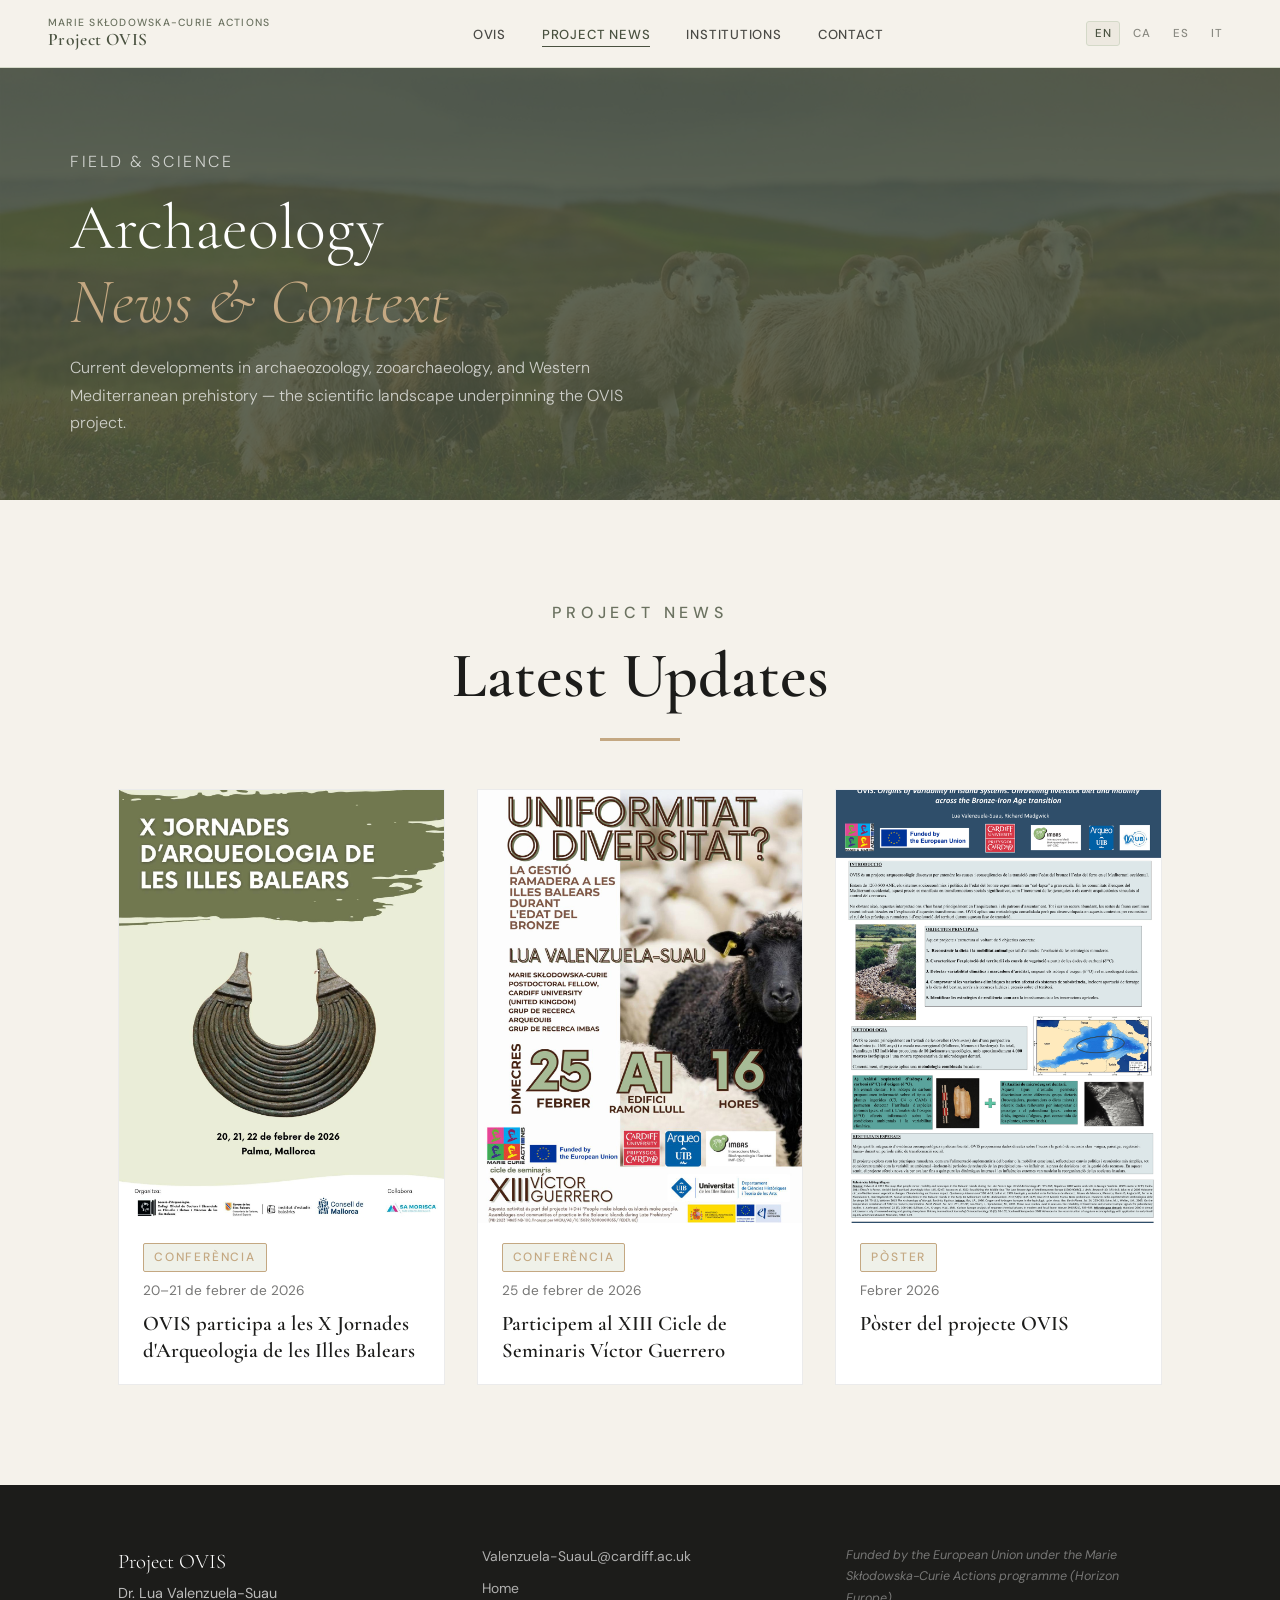
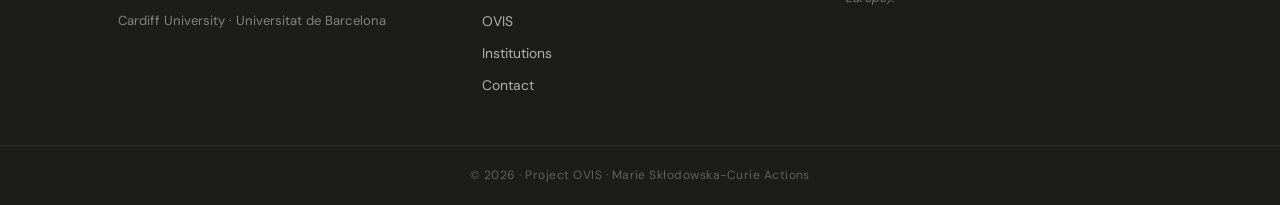
==== arqueo.html @ e6507a3b "accessibility: wrap page content in main landmark" ====
<!DOCTYPE html>
<html lang="en">
<head>
    <meta charset="UTF-8">
    <meta name="viewport" content="width=device-width, initial-scale=1.0">
    <title>Archaeology News — OVIS Project</title>
    <link rel="preconnect" href="https://fonts.googleapis.com">
    <link rel="preconnect" href="https://fonts.gstatic.com" crossorigin>
    <link href="https://fonts.googleapis.com/css2?family=Cormorant+Garamond:ital,wght@0,300;0,400;0,600;1,300;1,400&family=DM+Sans:wght@300;400;500&display=swap"
          rel="stylesheet">
    <link rel="stylesheet" href="style.css">
    <style>
        .news-grid-thumbs {
            display: grid;
            grid-template-columns:repeat(auto-fit, minmax(280px, 1fr));
            gap: 32px;
            margin-top: 32px
        }

        .news-thumb-card {
            cursor: pointer;
            background: #fff;
            border: 1px solid rgba(0, 0, 0, 0.08);
            overflow: hidden;
            transition: transform 0.3s, box-shadow 0.3s;
            display: flex;
            flex-direction: column
        }

        .news-thumb-card:hover {
            transform: translateY(-4px);
            box-shadow: 0 12px 32px rgba(0, 0, 0, 0.12)
        }

        .news-thumb-img {
            width: 100%;
            aspect-ratio: 3/4;
            object-fit: cover;
            display: block;
            background: #000
        }

        .news-thumb-body {
            padding: 20px 24px
        }

        .news-thumb-body .news-tag {
            display: inline-block;
            font-size: 0.75rem;
            letter-spacing: 0.15em;
            text-transform: uppercase;
            background: rgba(122, 138, 79, 0.12);
            color: var(--accent-light, #7a8a4f);
            padding: 4px 10px;
            margin-bottom: 8px
        }

        .news-thumb-body time {
            display: block;
            font-size: 0.85rem;
            opacity: 0.6;
            margin-bottom: 8px
        }

        .news-thumb-body h3 {
            font-family: 'Cormorant Garamond', serif;
            font-size: 1.3rem;
            font-weight: 600;
            line-height: 1.3;
            margin: 0
        }

        .news-detail {
            display: none;
            background: #fff;
            border: 1px solid rgba(0, 0, 0, 0.08);
            margin-top: 32px;
            padding: 48px;
            position: relative
        }

        .news-detail.open {
            display: block
        }

        .news-detail-close {
            position: absolute;
            top: 16px;
            right: 16px;
            background: none;
            border: none;
            font-size: 2rem;
            cursor: pointer;
            line-height: 1;
            opacity: 0.5;
            transition: opacity 0.2s
        }

        .news-detail-close:hover {
            opacity: 1
        }

        .news-detail h2 {
            font-family: 'Cormorant Garamond', serif;
            font-size: 2rem;
            margin: 8px 0 24px
        }

        .news-detail-img {
            max-width: 500px;
            width: 100%;
            height: auto;
            display: block;
            margin: 0 auto 32px
        }
    </style>
</head>
<body>

<!-- NAVBAR -->
<nav class="navbar">
    <div class="nav-brand">
        <span class="nav-label">Marie Skłodowska-Curie Actions</span>
        <a href="index.html" class="nav-title">Project OVIS</a>
    </div>
    <ul class="nav-links">
        <li><a href="ovis.html">OVIS</a></li>
        <li><a href="arqueo.html" class="active">Project News</a></li>
        <li><a href="institutions.html">Institutions</a></li>
        <li><a href="contact.html">Contact</a></li>
    </ul>
    <div class="lang-switcher">
        <button class="lang-btn active" data-lang="en">EN</button>
        <button class="lang-btn" data-lang="ca">CA</button>
        <button class="lang-btn" data-lang="es">ES</button>
        <button class="lang-btn" data-lang="it">IT</button>
    </div>
    <button class="hamburger" id="hamburger" aria-label="Menu" aria-expanded="false" aria-controls="mobileMenu">
        <span></span><span></span><span></span>
    </button>
</nav>

<div class="mobile-menu" id="mobileMenu">
    <ul>
        <li><a href="ovis.html">OVIS</a></li>
        <li><a href="arqueo.html">Project News</a></li>
        <li><a href="institutions.html">Institutions</a></li>
        <li><a href="contact.html">Contact</a></li>
    </ul>
</div>

<main>

    <!-- PAGE HERO -->
    <div class="page-hero">
        <div class="page-hero-inner">
            <p class="page-hero-eyebrow">Field &amp; Science</p>
            <h1>Archaeology<br><em style="font-style:italic;color:var(--accent-light)">News &amp; Context</em></h1>
            <p>Current developments in archaeozoology, zooarchaeology, and Western Mediterranean prehistory — the
                scientific landscape underpinning the OVIS project.</p>
        </div>
    </div>

    <!-- MAIN CONTENT -->
    <section class="subpage-section">

        <div class="section-header" style="text-align:center;margin-bottom:48px">
            <p class="section-eyebrow" style="font-size:1rem;letter-spacing:0.3em;font-weight:500">PROJECT NEWS</p>
            <h2 class="section-title" style="font-size:clamp(2.5rem,5vw,4rem);font-weight:600;margin-top:12px">Latest
                Updates</h2>
            <div style="width:80px;height:3px;background:var(--accent-light,#7a8a4f);margin:24px auto 0"></div>
        </div>

        <!-- THUMBNAILS GRID -->
        <div class="news-grid-thumbs">

            <div class="news-thumb-card" data-news="1">
                <img src="img/poster1.jpg" alt="Cartell X Jornades d'Arqueologia" class="news-thumb-img">
                <div class="news-thumb-body">
                    <span class="news-tag">Conferència</span>
                    <time>20–21 de febrer de 2026</time>
                    <h3>OVIS participa a les X Jornades d'Arqueologia de les Illes Balears</h3>
                </div>
            </div>

            <div class="news-thumb-card" data-news="2">
                <img src="img/poster3.jpeg" alt="Cartell XIII Cicle Víctor Guerrero" class="news-thumb-img"
                     loading="lazy">
                <div class="news-thumb-body">
                    <span class="news-tag">Conferència</span>
                    <time>25 de febrer de 2026</time>
                    <h3>Participem al XIII Cicle de Seminaris Víctor Guerrero</h3>
                </div>
            </div>

            <div class="news-thumb-card" data-news="3">
                <img src="img/poster2.jpg" alt="Pòster del projecte OVIS" class="news-thumb-img" loading="lazy">
                <div class="news-thumb-body">
                    <span class="news-tag">Pòster</span>
                    <time>Febrer 2026</time>
                    <h3>Pòster del projecte OVIS</h3>
                </div>
            </div>

        </div>

        <!-- DETAIL PANELS -->
        <div class="news-detail" id="news-1">
            <button class="news-detail-close" aria-label="Tancar">×</button>
            <img src="img/poster1.jpg" alt="Cartell X Jornades d'Arqueologia" class="news-detail-img" loading="lazy">
            <span class="news-tag">Conferència</span>
            <time>20–21 de febrer de 2026</time>
            <h2>OVIS participa a les X Jornades d'Arqueologia de les Illes Balears</h2>
            <p>El passat mes de febrer varen tenir lloc a Palma (Mallorca, Illes Balears, Espanya) les X Jornades
                d'Arqueologia de les Illes Balears, organitzades per la Secció d'Arqueologia del Col·legi d'Historiadors
                de Balears.</p>
            <p>En el marc de les jornades, es va presentar el projecte OVIS davant la comunitat arqueològica que
                treballa a les Illes Balears mitjançant el pòster titulat "OVIS: Origins of Variability in Island
                Systems. Unraveling livestock diet and mobility across the Bronze-Iron Age transition". La presentació
                va anar a càrrec de la research fellow Dra. Lua Valenzuela-Suau i del supervisor del projecte, Prof.
                Richard Madgwick. Durant la sessió, es varen poder exposar els principals objectius del projecte, la
                metodologia seleccionada i els resultats esperats.</p>
            <p>Igualment, es varen presentar diversos estudis arqueozoològics previs que constitueixen el punt de
                partida de la recerca desenvolupada dins el projecte OVIS. Concretament, es varen donar a conèixer els
                treballs "Explotació ramadera i gestió de l'entorn al poblat de navetes de Clariana (Ciutadella,
                Menorca): integració de dades faunístiques, isotòpiques i de microdesgast dentari" (Dra. Lua
                Valenzuela-Suau i Dr. Damià Ramis) i "Animals i ritualitat a la cova núm. 45 de Calescoves (Alaior,
                Menorca)" (Dra. Lua Valenzuela-Suau, Dra. Sonia Carbonell i Dra. Margalida Antònia Coll).</p>
            <p>La participació en aquestes jornades ha representat una excel·lent oportunitat per compartir els primers
                plantejaments del projecte OVIS i establir espais de debat amb investigadors i investigadores
                especialitzats en la prehistòria balear.</p>
        </div>

        <div class="news-detail" id="news-2">
            <button class="news-detail-close" aria-label="Tancar">×</button>
            <img src="img/poster3.jpeg" alt="Cartell XIII Cicle Víctor Guerrero" class="news-detail-img" loading="lazy">
            <span class="news-tag">Conferència</span>
            <time>25 de febrer de 2026</time>
            <h2>Participem al XIII Cicle de Seminaris Víctor Guerrero de la Universitat de les Illes Balears</h2>
            <p>El passat mes de febrer vam tenir l'oportunitat de participar en el "XIII Cicle de Seminaris Víctor
                Guerrero", organitzat pel Departament de Ciències Històriques i Teoria de les Arts de la Universitat de
                les Illes Balears.</p>
            <p>La conferència, titulada "Uniformitat o diversitat? La gestió ramadera a les Illes Balears durant l'Edat
                del Bronze", va servir per presentar un estat de la qüestió sobre els coneixements actuals relacionats
                amb la gestió ramadera durant aquest període prehistòric. La ponència va posar especial atenció a les
                dades obtingudes mitjançant la zooarqueologia, els isòtops estables i els estudis de microdesgast
                dentari, eines clau per entendre l'alimentació, la mobilitat i les estratègies de maneig dels
                ramats.</p>
            <p>Aquesta recerca constitueix el punt de partida del projecte OVIS, centrat en l'estudi de les pràctiques
                ramaderes i les dinàmiques socioeconòmiques de les comunitats de les Illes Balears durant la prehistòria
                recent.</p>
            <p>Volem agrair a l'organització la invitació i l'oportunitat de compartir i debatre aquestes línies de
                recerca en el marc del seminari.</p>
        </div>

        <div class="news-detail" id="news-3">
            <button class="news-detail-close" aria-label="Tancar">×</button>
            <img src="img/poster2.jpg" alt="Pòster del projecte OVIS" class="news-detail-img" style="max-width:800px"
                 loading="lazy">
            <span class="news-tag">Pòster</span>
            <time>Febrer 2026</time>
            <h2>Pòster del projecte OVIS</h2>
            <p>Pòster científic del projecte OVIS — "Origins of Variability in Island Systems. Unraveling livestock diet
                and mobility across the Bronze-Iron Age transition" — presentat a les X Jornades d'Arqueologia de les
                Illes Balears.</p>
        </div>

    </section>
</main>

<!-- FOOTER -->
<footer class="footer">
    <div class="footer-inner">
        <div class="footer-brand">
            <p class="footer-project">Project OVIS</p>
            <p class="footer-name">Dr. Lua Valenzuela-Suau</p>
            <p class="footer-inst">Cardiff University · Universitat de Barcelona</p>
        </div>
        <div class="footer-links">
            <a href="mailto:Valenzuela-SuauL@cardiff.ac.uk">Valenzuela-SuauL@cardiff.ac.uk</a>
            <a href="index.html">Home</a>
            <a href="ovis.html">OVIS</a>
            <a href="institutions.html">Institutions</a>
            <a href="contact.html">Contact</a>
        </div>
        <div class="footer-eu">
            <p>Funded by the European Union under the Marie Skłodowska-Curie Actions programme (Horizon Europe).</p>
        </div>
    </div>
    <div class="footer-bottom">
        <p>© 2026 · Project OVIS · Marie Skłodowska-Curie Actions</p>
    </div>
</footer>

<script src="script.js"></script>
<script>
    (function () {
        document.querySelectorAll('.news-thumb-card').forEach(card => {
            card.addEventListener('click', () => {
                const id = card.dataset.news;
                const detail = document.getElementById('news-' + id);
                document.querySelectorAll('.news-detail').forEach(d => {
                    if (d !== detail) d.classList.remove('open');
                });
                detail.classList.toggle('open');
                if (detail.classList.contains('open')) {
                    detail.scrollIntoView({behavior: 'smooth', block: 'start'});
                }
            });
        });
        document.querySelectorAll('.news-detail-close').forEach(btn => {
            btn.addEventListener('click', () => {
                btn.closest('.news-detail').classList.remove('open');
            });
        });
    })();
</script>
</body>
</html>
---- style.css ----
/* =========================================================
   CSS VARIABLES
========================================================= */
:root {
    --olive:       #4a5240;
    --olive-light: #6b7260;
    --olive-pale:  #d4d9c8;
    --cream:       #f5f2eb;
    --cream-dark:  #ede9e0;
    --white:       #ffffff;
    --ink:         #1c1c1a;
    --ink-soft:    #4a4a46;
    --ink-muted:   #8a8a82;
    --accent:      #8b7355;
    --accent-light:#c4a882;

    --font-serif: 'Cormorant Garamond', Georgia, serif;
    --font-sans:  'DM Sans', system-ui, sans-serif;

    --nav-h: 68px;
    --section-pad: 100px;
    --inner-max: 1140px;

    --ease: cubic-bezier(0.4, 0, 0.2, 1);
}

/* =========================================================
   RESET & BASE
========================================================= */
*, *::before, *::after { margin: 0; padding: 0; box-sizing: border-box; }

html { scroll-behavior: smooth; font-size: 16px; }

body {
    font-family: var(--font-sans);
    background: var(--cream);
    color: var(--ink);
    padding-top: var(--nav-h);
    line-height: 1.6;
    -webkit-font-smoothing: antialiased;
}

a { color: inherit; text-decoration: none; }
img { display: block; max-width: 100%; }

/* =========================================================
   NAVBAR
========================================================= */
.navbar {
    position: fixed;
    top: 0; left: 0; right: 0;
    height: var(--nav-h);
    background: rgba(245, 242, 235, 0.96);
    backdrop-filter: blur(12px);
    -webkit-backdrop-filter: blur(12px);
    border-bottom: 1px solid var(--olive-pale);
    display: flex;
    align-items: center;
    justify-content: space-between;
    padding: 0 48px;
    z-index: 1000;
    transition: box-shadow 0.3s var(--ease);
}

.navbar.scrolled {
    box-shadow: 0 4px 24px rgba(74, 82, 64, 0.08);
}

.nav-brand {
    display: flex;
    flex-direction: column;
    line-height: 1.2;
}

.nav-label {
    font-size: 0.65rem;
    font-weight: 500;
    letter-spacing: 0.12em;
    text-transform: uppercase;
    color: var(--olive-light);
}

.nav-title {
    font-family: var(--font-serif);
    font-size: 1.1rem;
    font-weight: 600;
    color: var(--olive);
    letter-spacing: 0.02em;
}

.nav-links {
    display: flex;
    list-style: none;
    gap: 36px;
}

.nav-links a {
    font-size: 0.82rem;
    font-weight: 500;
    letter-spacing: 0.06em;
    text-transform: uppercase;
    color: var(--ink-soft);
    transition: color 0.2s;
    position: relative;
    padding-bottom: 2px;
}

.nav-links a::after {
    content: '';
    position: absolute;
    bottom: -2px; left: 0;
    width: 0; height: 1px;
    background: var(--olive);
    transition: width 0.3s var(--ease);
}

.nav-links a:hover { color: var(--olive); }
.nav-links a:hover::after { width: 100%; }

/* LANG SWITCHER */
.lang-switcher {
    display: flex;
    gap: 4px;
}

.lang-btn {
    background: none;
    border: 1px solid transparent;
    padding: 4px 8px;
    font-family: var(--font-sans);
    font-size: 0.72rem;
    font-weight: 500;
    letter-spacing: 0.08em;
    color: var(--ink-muted);
    cursor: pointer;
    border-radius: 3px;
    transition: all 0.2s;
}

.lang-btn:hover, .lang-btn.active {
    color: var(--olive);
    border-color: var(--olive-pale);
    background: var(--cream-dark);
}

/* HAMBURGER */
.hamburger {
    display: none;
    flex-direction: column;
    gap: 5px;
    background: none;
    border: none;
    cursor: pointer;
    padding: 4px;
}

.hamburger span {
    display: block;
    width: 22px;
    height: 1.5px;
    background: var(--ink);
    transition: all 0.3s var(--ease);
}

/* MOBILE MENU */
.mobile-menu {
    display: none;
    position: fixed;
    top: var(--nav-h);
    left: 0; right: 0;
    background: var(--cream);
    border-bottom: 1px solid var(--olive-pale);
    padding: 24px 32px 32px;
    z-index: 999;
    transform: translateY(-10px);
    opacity: 0;
    transition: all 0.3s var(--ease);
}

.mobile-menu.open {
    transform: translateY(0);
    opacity: 1;
}

.mobile-menu ul { list-style: none; }

.mobile-menu ul li + li { margin-top: 4px; }

.mobile-menu ul a {
    display: block;
    font-size: 1.2rem;
    font-family: var(--font-serif);
    color: var(--ink);
    padding: 8px 0;
    border-bottom: 1px solid var(--olive-pale);
}

.mobile-lang { margin-top: 20px; }

/* =========================================================
   HERO
========================================================= */
.hero {
    position: relative;
    min-height: calc(100vh - var(--nav-h));
    display: flex;
    align-items: center;
    overflow: hidden;
}

.hero-bg {
    position: absolute;
    inset: 0;
    background-image: url('img/portada.jpg');
    background-size: cover;
    background-position: center 30%;
    transform: scale(1.04);
    transition: transform 8s ease-out;
}

.hero-bg.loaded { transform: scale(1); }

.hero-overlay {
    position: absolute;
    inset: 0;
    background: linear-gradient(
        135deg,
        rgba(28, 28, 26, 0.68) 0%,
        rgba(74, 82, 64, 0.45) 60%,
        rgba(74, 82, 64, 0.25) 100%
    );
}

.hero-content {
    position: relative;
    z-index: 2;
    max-width: var(--inner-max);
    margin: 0 auto;
    padding: 80px 48px;
    animation: heroFadeIn 1.2s var(--ease) both;
}

@keyframes heroFadeIn {
    from { opacity: 0; transform: translateY(24px); }
    to   { opacity: 1; transform: translateY(0); }
}

.hero-eyebrow {
    font-size: 0.72rem;
    font-weight: 500;
    letter-spacing: 0.16em;
    text-transform: uppercase;
    color: var(--accent-light);
    margin-bottom: 20px;
}

.hero-title {
    font-family: var(--font-serif);
    font-size: clamp(2.8rem, 6vw, 5.5rem);
    font-weight: 300;
    color: var(--white);
    line-height: 1.1;
    margin-bottom: 24px;
    letter-spacing: -0.01em;
}

.hero-title em {
    font-style: italic;
    color: var(--accent-light);
}

.hero-subtitle {
    font-size: clamp(0.95rem, 1.5vw, 1.1rem);
    color: rgba(255,255,255,0.8);
    max-width: 560px;
    line-height: 1.7;
    margin-bottom: 36px;
    font-weight: 300;
}

.hero-meta {
    display: flex;
    align-items: center;
    gap: 12px;
    font-size: 0.82rem;
    color: rgba(255,255,255,0.6);
    letter-spacing: 0.04em;
}

.hero-meta .dot { opacity: 0.4; }

.hero-scroll {
    position: absolute;
    bottom: 36px;
    right: 48px;
    display: flex;
    align-items: center;
    gap: 12px;
    color: rgba(255,255,255,0.5);
    font-size: 0.72rem;
    letter-spacing: 0.12em;
    text-transform: uppercase;
    z-index: 2;
}

.scroll-line {
    width: 40px;
    height: 1px;
    background: rgba(255,255,255,0.3);
    position: relative;
    overflow: hidden;
}

.scroll-line::after {
    content: '';
    position: absolute;
    left: -100%; top: 0;
    width: 100%; height: 100%;
    background: rgba(255,255,255,0.7);
    animation: scrollPulse 2s ease-in-out infinite;
}

@keyframes scrollPulse {
    0%   { left: -100%; }
    100% { left: 100%; }
}

/* =========================================================
   INTRO STRIP
========================================================= */
.intro-strip {
    background: var(--olive);
    padding: 40px 48px;
}

.intro-grid {
    max-width: var(--inner-max);
    margin: 0 auto;
    display: flex;
    align-items: center;
    justify-content: center;
    gap: 0;
}

.intro-stat {
    display: flex;
    flex-direction: column;
    align-items: center;
    padding: 0 60px;
}

.stat-number {
    font-family: var(--font-serif);
    font-size: 2.8rem;
    font-weight: 300;
    color: var(--white);
    line-height: 1;
    margin-bottom: 6px;
}

.stat-label {
    font-size: 0.72rem;
    font-weight: 400;
    letter-spacing: 0.08em;
    text-transform: uppercase;
    color: var(--olive-pale);
    text-align: center;
}

.intro-divider {
    width: 1px;
    height: 48px;
    background: rgba(255,255,255,0.15);
    flex-shrink: 0;
}

/* =========================================================
   SECTIONS
========================================================= */
.section {
    padding: var(--section-pad) 48px;
}

.section--alt {
    background: var(--cream-dark);
}

.section-inner {
    max-width: var(--inner-max);
    margin: 0 auto;
}

.section-header {
    margin-bottom: 56px;
}

.section-eyebrow {
    font-size: 0.72rem;
    font-weight: 500;
    letter-spacing: 0.16em;
    text-transform: uppercase;
    color: var(--olive-light);
    margin-bottom: 12px;
}

.section-title {
    font-family: var(--font-serif);
    font-size: clamp(2rem, 3.5vw, 2.8rem);
    font-weight: 300;
    color: var(--ink);
    line-height: 1.2;
}

.section-desc {
    margin-top: 12px;
    color: var(--ink-soft);
    max-width: 560px;
    font-size: 0.95rem;
}

/* =========================================================
   NEWS GRID
========================================================= */
.news-grid {
    display: grid;
    grid-template-columns: 1.6fr 1fr 1fr;
    grid-template-rows: auto auto;
    gap: 24px;
}

.news-card {
    background: var(--white);
    border-radius: 4px;
    overflow: hidden;
    display: flex;
    flex-direction: column;
    transition: transform 0.3s var(--ease), box-shadow 0.3s var(--ease);
    border: 1px solid var(--olive-pale);
}

.news-card:hover {
    transform: translateY(-4px);
    box-shadow: 0 16px 40px rgba(74, 82, 64, 0.12);
}

.news-card--featured {
    grid-row: 1 / 3;
}

.news-card-img {
    width: 100%;
    background-size: cover;
    background-position: center;
    background-color: var(--olive-pale);
}

.news-card--featured .news-card-img { height: 280px; }
.news-card:not(.news-card--featured) .news-card-img { height: 140px; }

.news-card-body {
    padding: 24px;
    display: flex;
    flex-direction: column;
    flex: 1;
}

.news-tag {
    display: inline-block;
    font-size: 0.65rem;
    font-weight: 500;
    letter-spacing: 0.12em;
    text-transform: uppercase;
    color: var(--accent);
    border: 1px solid var(--accent-light);
    border-radius: 2px;
    padding: 3px 8px;
    margin-bottom: 8px;
    align-self: flex-start;
}

.news-card-body time {
    font-size: 0.75rem;
    color: var(--ink-muted);
    margin-bottom: 10px;
    display: block;
}

.news-card-body h3 {
    font-family: var(--font-serif);
    font-size: 1.15rem;
    font-weight: 400;
    line-height: 1.35;
    color: var(--ink);
    margin-bottom: 12px;
    flex: 1;
}

.news-card--featured .news-card-body h3 {
    font-size: 1.5rem;
}

.news-card-body p {
    font-size: 0.87rem;
    color: var(--ink-soft);
    line-height: 1.65;
    margin-bottom: 16px;
}

.card-link {
    font-size: 0.78rem;
    font-weight: 500;
    letter-spacing: 0.04em;
    color: var(--olive);
    align-self: flex-start;
    margin-top: auto;
    transition: color 0.2s;
}

.card-link:hover { color: var(--accent); }

/* =========================================================
   PROJECT
========================================================= */
.project-layout {
    display: grid;
    grid-template-columns: 1fr 320px;
    gap: 80px;
    align-items: start;
}

.project-question {
    font-family: var(--font-serif);
    font-size: 1.3rem;
    font-weight: 400;
    font-style: italic;
    color: var(--olive);
    margin-bottom: 12px;
    margin-top: 36px;
}

.project-question:first-child { margin-top: 0; }

.project-text p {
    font-size: 0.97rem;
    color: var(--ink-soft);
    line-height: 1.8;
}

.project-info-card {
    background: var(--white);
    border: 1px solid var(--olive-pale);
    border-radius: 4px;
    padding: 28px;
}

.info-label {
    font-size: 0.65rem;
    font-weight: 500;
    letter-spacing: 0.12em;
    text-transform: uppercase;
    color: var(--ink-muted);
    margin-top: 20px;
    margin-bottom: 4px;
}

.info-label:first-child { margin-top: 0; }

.info-value {
    font-size: 0.9rem;
    color: var(--ink);
    font-weight: 400;
    line-height: 1.4;
}

.eu-badge {
    margin-top: 16px;
    padding: 12px 16px;
    background: rgba(74, 82, 64, 0.06);
    border-radius: 4px;
    border-left: 3px solid var(--olive);
}

.eu-badge span {
    font-size: 0.78rem;
    color: var(--ink-soft);
    font-style: italic;
}

/* =========================================================
   BIBLIOGRAPHY
========================================================= */
.bib-filters {
    display: flex;
    gap: 8px;
    margin-bottom: 36px;
    flex-wrap: wrap;
}

.bib-filter {
    background: none;
    border: 1px solid var(--olive-pale);
    padding: 7px 16px;
    font-family: var(--font-sans);
    font-size: 0.78rem;
    font-weight: 500;
    letter-spacing: 0.04em;
    color: var(--ink-soft);
    cursor: pointer;
    border-radius: 2px;
    transition: all 0.2s;
}

.bib-filter:hover, .bib-filter.active {
    background: var(--olive);
    border-color: var(--olive);
    color: var(--white);
}

.bib-list {
    display: flex;
    flex-direction: column;
    gap: 0;
}

.bib-entry {
    display: grid;
    grid-template-columns: 64px 1fr;
    gap: 24px;
    padding: 24px 0;
    border-bottom: 1px solid var(--olive-pale);
    transition: opacity 0.3s var(--ease);
}

.bib-entry.hidden {
    display: none;
}

.bib-year {
    font-family: var(--font-serif);
    font-size: 1.1rem;
    color: var(--ink-muted);
    font-weight: 300;
    padding-top: 2px;
}

.bib-authors {
    font-size: 0.87rem;
    color: var(--ink-soft);
    margin-bottom: 4px;
}

.bib-title {
    font-size: 0.95rem;
    color: var(--ink);
    margin-bottom: 4px;
    line-height: 1.45;
}

.bib-journal {
    font-size: 0.83rem;
    color: var(--ink-muted);
    margin-bottom: 8px;
}

.bib-link {
    font-size: 0.78rem;
    font-weight: 500;
    color: var(--olive);
    letter-spacing: 0.04em;
    transition: color 0.2s;
}

.bib-link:hover { color: var(--accent); }

/* =========================================================
   DISCUSSION
========================================================= */
.threads {
    display: flex;
    flex-direction: column;
    gap: 24px;
    margin-bottom: 48px;
}

.thread {
    background: var(--white);
    border: 1px solid var(--olive-pale);
    border-radius: 4px;
    overflow: hidden;
}

.thread-header {
    display: flex;
    align-items: center;
    justify-content: space-between;
    padding: 20px 28px;
    border-bottom: 1px solid var(--olive-pale);
    background: rgba(74, 82, 64, 0.03);
}

.thread-title {
    font-family: var(--font-serif);
    font-size: 1.1rem;
    font-weight: 400;
    color: var(--ink);
}

.thread-count {
    font-size: 0.75rem;
    color: var(--ink-muted);
    letter-spacing: 0.04em;
}

.thread-messages {
    padding: 24px 28px;
    display: flex;
    flex-direction: column;
    gap: 20px;
}

.message {
    display: flex;
    gap: 16px;
    align-items: flex-start;
}

.message-avatar {
    width: 36px;
    height: 36px;
    border-radius: 50%;
    background: var(--olive);
    color: var(--white);
    font-size: 0.72rem;
    font-weight: 500;
    letter-spacing: 0.04em;
    display: flex;
    align-items: center;
    justify-content: center;
    flex-shrink: 0;
}

.message-meta {
    display: flex;
    align-items: center;
    gap: 10px;
    margin-bottom: 6px;
}

.message-meta strong {
    font-size: 0.87rem;
    font-weight: 500;
    color: var(--ink);
}

.message-meta time {
    font-size: 0.75rem;
    color: var(--ink-muted);
}

.message-body p {
    font-size: 0.9rem;
    color: var(--ink-soft);
    line-height: 1.65;
}

.disc-contact {
    text-align: center;
    padding: 40px;
    background: var(--white);
    border: 1px solid var(--olive-pale);
    border-radius: 4px;
}

.disc-contact p {
    font-size: 0.95rem;
    color: var(--ink-soft);
    margin-bottom: 20px;
    max-width: 420px;
    margin-left: auto;
    margin-right: auto;
    line-height: 1.6;
}

.btn-primary {
    display: inline-block;
    padding: 12px 28px;
    background: var(--olive);
    color: var(--white);
    font-size: 0.82rem;
    font-weight: 500;
    letter-spacing: 0.06em;
    text-transform: uppercase;
    border-radius: 2px;
    transition: background 0.2s var(--ease), transform 0.2s;
}

.btn-primary:hover {
    background: var(--olive-light);
    transform: translateY(-1px);
}

/* =========================================================
   FOOTER
========================================================= */
.footer {
    background: var(--ink);
    color: var(--white);
}

.footer-inner {
    max-width: var(--inner-max);
    margin: 0 auto;
    padding: 60px 48px 48px;
    display: grid;
    grid-template-columns: 1fr 1fr 1fr;
    gap: 48px;
}

.footer-project {
    font-family: var(--font-serif);
    font-size: 1.3rem;
    font-weight: 300;
    margin-bottom: 4px;
}

.footer-name {
    font-size: 0.9rem;
    color: rgba(255,255,255,0.7);
    margin-bottom: 4px;
}

.footer-inst {
    font-size: 0.82rem;
    color: rgba(255,255,255,0.45);
}

.footer-links {
    display: flex;
    flex-direction: column;
    gap: 10px;
}

.footer-links a {
    font-size: 0.87rem;
    color: rgba(255,255,255,0.65);
    transition: color 0.2s;
}

.footer-links a:hover { color: var(--white); }

.footer-eu p {
    font-size: 0.78rem;
    color: rgba(255,255,255,0.4);
    line-height: 1.7;
    font-style: italic;
}

.footer-bottom {
    border-top: 1px solid rgba(255,255,255,0.08);
    padding: 20px 48px;
    text-align: center;
    font-size: 0.75rem;
    color: rgba(255,255,255,0.3);
    letter-spacing: 0.04em;
}

/* =========================================================
   RESPONSIVE
========================================================= */
@media (max-width: 1024px) {
    .news-grid {
        grid-template-columns: 1fr 1fr;
    }
    .news-card--featured {
        grid-column: 1 / -1;
        grid-row: auto;
        display: grid;
        grid-template-columns: 1fr 1fr;
    }
    .news-card--featured .news-card-img { height: 100%; min-height: 220px; }

    .project-layout {
        grid-template-columns: 1fr;
        gap: 40px;
    }

    .footer-inner {
        grid-template-columns: 1fr 1fr;
    }

    .footer-eu { grid-column: 1 / -1; }
}

@media (max-width: 768px) {
    :root { --section-pad: 64px; }

    .navbar { padding: 0 24px; }
    .nav-links, .lang-switcher:not(.mobile-lang) { display: none; }
    .hamburger { display: flex; }
    .mobile-menu { display: block; }

    .hero-content { padding: 48px 24px 48px 24px; max-width: 100%; }
    .hero-title { font-size: clamp(2rem, 9vw, 3.2rem); }
    .hero-meta { flex-wrap: wrap; gap: 8px; }
    .hero-meta .dot { display: none; }
    .hero-scroll { display: none; }

    .intro-strip { padding: 32px 24px; }
    .intro-grid {
        display: grid;
        grid-template-columns: 1fr 1fr;
        gap: 24px;
    }
    .intro-divider { display: none; }
    .intro-stat { padding: 0; }

    .section { padding: var(--section-pad) 24px; }

    .news-grid {
        grid-template-columns: 1fr;
    }
    .news-card--featured {
        display: flex;
        flex-direction: column;
    }
    .news-card--featured .news-card-img { height: 200px; }

    .footer-inner {
        grid-template-columns: 1fr;
        gap: 32px;
        padding: 40px 24px 32px;
    }
    .footer-eu { grid-column: auto; }
    .footer-bottom { padding: 16px 24px; }
}

/* =========================================================
   MULTIPAGE ADDITIONS
========================================================= */

/* ── Dual news grid on index ── */
.dual-news-block { margin-bottom: 60px; }
.dual-news-block .block-eyebrow {
    font-size: 0.65rem;
    font-weight: 500;
    letter-spacing: 0.14em;
    text-transform: uppercase;
    color: var(--olive-light);
    margin-bottom: 6px;
}
.dual-news-block .block-title {
    font-family: var(--font-serif);
    font-size: 1.6rem;
    font-weight: 300;
    color: var(--ink);
    margin-bottom: 28px;
    padding-bottom: 16px;
    border-bottom: 1px solid var(--olive-pale);
}
.dual-news-block .block-title a {
    font-size: 0.78rem;
    font-family: var(--font-sans);
    font-weight: 500;
    letter-spacing: 0.06em;
    text-transform: uppercase;
    color: var(--olive-light);
    float: right;
    padding-top: 6px;
    transition: color 0.2s;
}
.dual-news-block .block-title a:hover { color: var(--olive); }

.mini-cards { display: grid; grid-template-columns: 1fr 1fr; gap: 20px; }

.mini-card {
    background: var(--white);
    border: 1px solid var(--olive-pale);
    border-radius: 4px;
    overflow: hidden;
    display: flex;
    flex-direction: column;
    transition: box-shadow 0.25s var(--ease), transform 0.25s var(--ease);
}
.mini-card:hover {
    box-shadow: 0 8px 32px rgba(74,82,64,0.1);
    transform: translateY(-2px);
}
.mini-card-img {
    height: 160px;
    background-size: cover;
    background-position: center;
    flex-shrink: 0;
}
.mini-card-body { padding: 20px 22px 24px; flex: 1; display: flex; flex-direction: column; }
.mini-card-body .news-tag { margin-bottom: 8px; display: inline-block; }
.mini-card-body time { font-size: 0.72rem; color: var(--ink-muted); display: block; margin-bottom: 8px; }
.mini-card-body h3 { font-family: var(--font-serif); font-size: 1.05rem; font-weight: 400; line-height: 1.4; margin-bottom: 10px; }
.mini-card-body p { font-size: 0.83rem; color: var(--ink-soft); line-height: 1.6; flex: 1; }
.mini-card-body .card-link { margin-top: 14px; align-self: flex-start; }

/* ── Inner page hero (subpages) ── */
.page-hero {
    background: var(--olive);
    padding: 80px 48px 64px;
    position: relative;
    overflow: hidden;
}
.page-hero::before {
    content: '';
    position: absolute;
    inset: 0;
    background: url('img/portada.jpg') center/cover no-repeat;
    opacity: 0.12;
}
.page-hero-inner { position: relative; max-width: var(--inner-max); margin: 0 auto; }
.page-hero-eyebrow {
    font-size: 0.65rem;
    font-weight: 500;
    letter-spacing: 0.16em;
    text-transform: uppercase;
    color: var(--accent-light);
    margin-bottom: 16px;
}
.page-hero h1 {
    font-family: var(--font-serif);
    font-size: clamp(2.2rem, 5vw, 4rem);
    font-weight: 300;
    color: var(--white);
    line-height: 1.15;
    margin-bottom: 16px;
}
.page-hero p {
    font-size: 1rem;
    color: rgba(255,255,255,0.72);
    max-width: 580px;
    font-weight: 300;
    line-height: 1.7;
}

/* ── Subpage content ── */
.subpage-section { padding: var(--section-pad) 48px; max-width: var(--inner-max); margin: 0 auto; }

/* ── OVIS page timeline ── */
.timeline { position: relative; padding-left: 32px; margin-top: 40px; }
.timeline::before {
    content: '';
    position: absolute;
    left: 0; top: 0; bottom: 0;
    width: 1px;
    background: var(--olive-pale);
}
.timeline-item { position: relative; margin-bottom: 40px; }
.timeline-item::before {
    content: '';
    position: absolute;
    left: -36px; top: 6px;
    width: 8px; height: 8px;
    border-radius: 50%;
    background: var(--olive);
    border: 2px solid var(--cream);
    box-shadow: 0 0 0 1px var(--olive);
}
.timeline-date {
    font-size: 0.72rem;
    font-weight: 500;
    letter-spacing: 0.1em;
    text-transform: uppercase;
    color: var(--olive-light);
    margin-bottom: 6px;
}
.timeline-item h3 { font-family: var(--font-serif); font-size: 1.2rem; font-weight: 400; margin-bottom: 8px; }
.timeline-item p { font-size: 0.88rem; color: var(--ink-soft); line-height: 1.7; }

/* ── Researcher card ── */
.researcher-card {
    display: grid;
    grid-template-columns: 200px 1fr;
    gap: 40px;
    background: var(--white);
    border: 1px solid var(--olive-pale);
    border-radius: 4px;
    padding: 40px;
    margin-top: 40px;
}
.researcher-avatar {
    width: 200px; height: 200px;
    border-radius: 3px;
    background: var(--olive-pale);
    display: flex; align-items: center; justify-content: center;
    font-family: var(--font-serif);
    font-size: 3rem;
    color: var(--olive);
    flex-shrink: 0;
    overflow: hidden;
}
.researcher-avatar img { width: 100%; height: 100%; object-fit: cover; }
.researcher-info h3 { font-family: var(--font-serif); font-size: 1.8rem; font-weight: 400; margin-bottom: 4px; }
.researcher-info .role { font-size: 0.8rem; font-weight: 500; letter-spacing: 0.08em; text-transform: uppercase; color: var(--olive-light); margin-bottom: 16px; }
.researcher-info p { font-size: 0.9rem; color: var(--ink-soft); line-height: 1.8; margin-bottom: 20px; }
.researcher-links { display: flex; gap: 12px; flex-wrap: wrap; }
.researcher-links a {
    font-size: 0.75rem;
    font-weight: 500;
    letter-spacing: 0.06em;
    text-transform: uppercase;
    color: var(--olive);
    border: 1px solid var(--olive-pale);
    padding: 6px 14px;
    border-radius: 3px;
    transition: all 0.2s;
}
.researcher-links a:hover { background: var(--olive); color: var(--white); border-color: var(--olive); }
.researcher-ids { display: flex; gap: 20px; flex-wrap: wrap; margin-bottom: 16px; }
.researcher-ids span { font-size: 0.78rem; color: var(--ink-muted); }
.researcher-ids strong { color: var(--ink-soft); }

/* ── Arqueo News page ── */
.arqueo-grid { display: grid; grid-template-columns: 2fr 1fr; gap: 48px; margin-top: 40px; }
.arqueo-main-article {
    background: var(--white);
    border: 1px solid var(--olive-pale);
    border-radius: 4px;
    overflow: hidden;
}
.arqueo-main-img { height: 300px; background-size: cover; background-position: center; }
.arqueo-main-body { padding: 32px; }
.arqueo-main-body .news-tag { margin-bottom: 12px; display: inline-block; }
.arqueo-main-body time { font-size: 0.75rem; color: var(--ink-muted); display: block; margin-bottom: 10px; }
.arqueo-main-body h2 { font-family: var(--font-serif); font-size: 1.7rem; font-weight: 400; margin-bottom: 14px; line-height: 1.3; }
.arqueo-main-body p { font-size: 0.9rem; color: var(--ink-soft); line-height: 1.8; margin-bottom: 14px; }

.arqueo-sidebar { display: flex; flex-direction: column; gap: 20px; }
.arqueo-side-card {
    background: var(--white);
    border: 1px solid var(--olive-pale);
    border-radius: 4px;
    overflow: hidden;
    transition: box-shadow 0.25s;
}
.arqueo-side-card:hover { box-shadow: 0 4px 20px rgba(74,82,64,0.1); }
.arqueo-side-img { height: 120px; background-size: cover; background-position: center; }
.arqueo-side-body { padding: 16px 18px 20px; }
.arqueo-side-body .news-tag { margin-bottom: 6px; display: inline-block; font-size: 0.65rem; }
.arqueo-side-body time { font-size: 0.68rem; color: var(--ink-muted); display: block; margin-bottom: 6px; }
.arqueo-side-body h3 { font-family: var(--font-serif); font-size: 0.98rem; font-weight: 400; line-height: 1.4; }

/* ── Institutions page ── */
.institutions-grid { display: grid; grid-template-columns: repeat(auto-fill, minmax(280px, 1fr)); gap: 28px; margin-top: 40px; }
.institution-card {
    background: var(--white);
    border: 1px solid var(--olive-pale);
    border-radius: 4px;
    padding: 32px;
    transition: box-shadow 0.25s, transform 0.25s;
}
.institution-card:hover { box-shadow: 0 8px 32px rgba(74,82,64,0.1); transform: translateY(-2px); }
.institution-logo {
    height: 60px;
    display: flex;
    align-items: center;
    margin-bottom: 20px;
}
.institution-logo-text {
    font-family: var(--font-serif);
    font-size: 1.3rem;
    font-weight: 600;
    color: var(--olive);
    letter-spacing: 0.02em;
}
.institution-tag {
    font-size: 0.65rem;
    font-weight: 500;
    letter-spacing: 0.1em;
    text-transform: uppercase;
    color: var(--accent);
    margin-bottom: 10px;
    display: block;
}
.institution-card h3 { font-family: var(--font-serif); font-size: 1.1rem; font-weight: 400; margin-bottom: 10px; }
.institution-card p { font-size: 0.83rem; color: var(--ink-soft); line-height: 1.7; }

/* ── Contact page ── */
.contact-layout { display: grid; grid-template-columns: 1fr 1fr; gap: 80px; margin-top: 40px; }
.contact-info h3 { font-family: var(--font-serif); font-size: 1.5rem; font-weight: 400; margin-bottom: 16px; }
.contact-info p { font-size: 0.9rem; color: var(--ink-soft); line-height: 1.8; margin-bottom: 28px; }
.contact-detail { display: flex; flex-direction: column; gap: 16px; }
.contact-item { display: flex; gap: 16px; align-items: flex-start; }
.contact-icon { width: 36px; height: 36px; background: var(--cream-dark); border-radius: 50%; display: flex; align-items: center; justify-content: center; font-size: 0.85rem; flex-shrink: 0; }
.contact-item-text strong { display: block; font-size: 0.75rem; text-transform: uppercase; letter-spacing: 0.08em; color: var(--olive-light); margin-bottom: 3px; }
.contact-item-text span { font-size: 0.88rem; color: var(--ink-soft); }
.contact-form { display: flex; flex-direction: column; gap: 16px; }
.form-group { display: flex; flex-direction: column; gap: 6px; }
.form-group label { font-size: 0.75rem; font-weight: 500; letter-spacing: 0.06em; text-transform: uppercase; color: var(--ink-soft); }
.form-group input, .form-group textarea, .form-group select {
    font-family: var(--font-sans);
    font-size: 0.88rem;
    background: var(--white);
    border: 1px solid var(--olive-pale);
    border-radius: 3px;
    padding: 12px 16px;
    color: var(--ink);
    outline: none;
    transition: border-color 0.2s;
}
.form-group input:focus, .form-group textarea:focus { border-color: var(--olive); }
.form-group textarea { min-height: 140px; resize: vertical; }

/* ── Responsive additions ── */
@media (max-width: 768px) {
    .mini-cards { grid-template-columns: 1fr; }
    .arqueo-grid { grid-template-columns: 1fr; }
    .contact-layout { grid-template-columns: 1fr; gap: 40px; }
    .researcher-card { grid-template-columns: 1fr; }
    .researcher-avatar { width: 120px; height: 120px; }
    .page-hero { padding: 60px 24px 48px; }
    .subpage-section { padding: 60px 24px; }
}

/* =========================================================
   INTERACTIVE ENHANCEMENTS — style-experiments branch
========================================================= */

/* ── Scroll Progress Bar ── */
.scroll-progress {
    position: fixed;
    top: 0; left: 0;
    height: 3px;
    width: 0%;
    background: linear-gradient(90deg, var(--olive) 0%, var(--accent-light) 100%);
    z-index: 2000;
    pointer-events: none;
    transition: width 0.05s linear;
}

/* ── Scroll Reveal ── */
.reveal {
    opacity: 0;
    transform: translateY(30px);
    transition: opacity 0.72s var(--ease), transform 0.72s var(--ease);
}
.reveal.visible {
    opacity: 1;
    transform: translateY(0);
}
.reveal--delay-1 { transition-delay: 0.12s; }
.reveal--delay-2 { transition-delay: 0.22s; }
.reveal--delay-3 { transition-delay: 0.34s; }

.reveal-stagger > * {
    opacity: 0;
    transform: translateY(22px);
    transition: opacity 0.55s var(--ease), transform 0.55s var(--ease);
}
.reveal-stagger.visible > *:nth-child(1) { opacity: 1; transform: none; transition-delay: 0s; }
.reveal-stagger.visible > *:nth-child(2) { opacity: 1; transform: none; transition-delay: 0.1s; }
.reveal-stagger.visible > *:nth-child(3) { opacity: 1; transform: none; transition-delay: 0.2s; }
.reveal-stagger.visible > *:nth-child(4) { opacity: 1; transform: none; transition-delay: 0.3s; }

/* ── Hero Particles Canvas ── */
.hero-particles {
    position: absolute;
    inset: 0;
    z-index: 1;
    pointer-events: none;
    width: 100%;
    height: 100%;
    opacity: 0.85;
}

/* Ensure hero-content is above canvas */
.hero-content { z-index: 3; }
.hero-scroll   { z-index: 3; }

/* ── Interactive Map Section ── */
.section--map {
    background: var(--cream-dark);
}

.map-wrapper {
    display: grid;
    grid-template-columns: 1fr 290px;
    gap: 48px;
    align-items: start;
}

/* ── Leaflet Map Container ── */
.leaflet-map-container {
    height: 460px;
    border-radius: 12px;
    overflow: hidden;
    box-shadow: 0 20px 60px rgba(10, 30, 60, 0.22);
    transition: box-shadow 0.4s var(--ease);
}
.leaflet-map-container:hover {
    box-shadow: 0 28px 80px rgba(10, 30, 60, 0.32);
}

/* Custom Leaflet popup */
.leaflet-popup-content-wrapper {
    background: var(--white);
    border-radius: 8px;
    box-shadow: 0 8px 32px rgba(28,28,26,0.14);
    border: none;
    font-family: var(--font-sans);
    padding: 0;
}
.leaflet-popup-content {
    margin: 16px 20px;
}
.leaflet-popup-tip {
    background: var(--white);
}
.leaflet-popup-content h4 {
    font-family: var(--font-serif);
    font-size: 1.1rem;
    font-weight: 400;
    color: var(--ink);
    margin: 0 0 4px;
}
.leaflet-popup-content p {
    font-size: 0.8rem;
    color: var(--ink-soft);
    margin: 0;
    line-height: 1.5;
}
.leaflet-popup-content .pop-culture {
    font-size: 0.75rem;
    color: var(--accent);
    margin-bottom: 5px;
    font-style: italic;
}

/* Leaflet polygon cursor */
.leaflet-interactive { cursor: pointer; }

/* Leaflet attribution tweak */
.leaflet-control-attribution {
    font-size: 10px;
    opacity: 0.7;
}

/* Site info panel */
.site-info-panel {
    display: flex;
    flex-direction: column;
    gap: 14px;
}

.site-card {
    padding: 18px 20px;
    border-radius: 6px;
    border: 1px solid var(--olive-pale);
    border-left: 3px solid transparent;
    background: var(--white);
    cursor: pointer;
    transition: transform 0.35s var(--ease), box-shadow 0.35s var(--ease), border-left-color 0.35s;
}
.site-card.active {
    border-left-color: var(--olive);
    background: var(--olive);
    box-shadow: 0 8px 28px rgba(74, 82, 64, 0.35);
    transform: translateX(5px);
}
.site-card.active h3 {
    color: var(--white);
}
.site-card.active .site-culture {
    color: rgba(255, 255, 255, 0.7);
}
.site-card.active .site-desc {
    color: rgba(255, 255, 255, 0.85);
}
.site-card h3 {
    font-family: var(--font-serif);
    font-size: 1.15rem;
    font-weight: 400;
    color: var(--ink);
    margin-bottom: 3px;
}
.site-culture {
    font-size: 0.78rem;
    color: var(--ink-muted);
    margin-bottom: 5px;
}
.site-desc {
    font-size: 0.82rem;
    color: var(--ink-soft);
    line-height: 1.6;
    display: none;
    margin-top: 6px;
}
.site-card.active .site-desc { display: block; }

/* ── Responsive Map ── */
@media (max-width: 900px) {
    .map-wrapper { grid-template-columns: 1fr; }
    .leaflet-map-container { height: 320px; }
    .site-info-panel { flex-direction: row; flex-wrap: wrap; }
    .site-card { flex: 1 1 160px; }
}
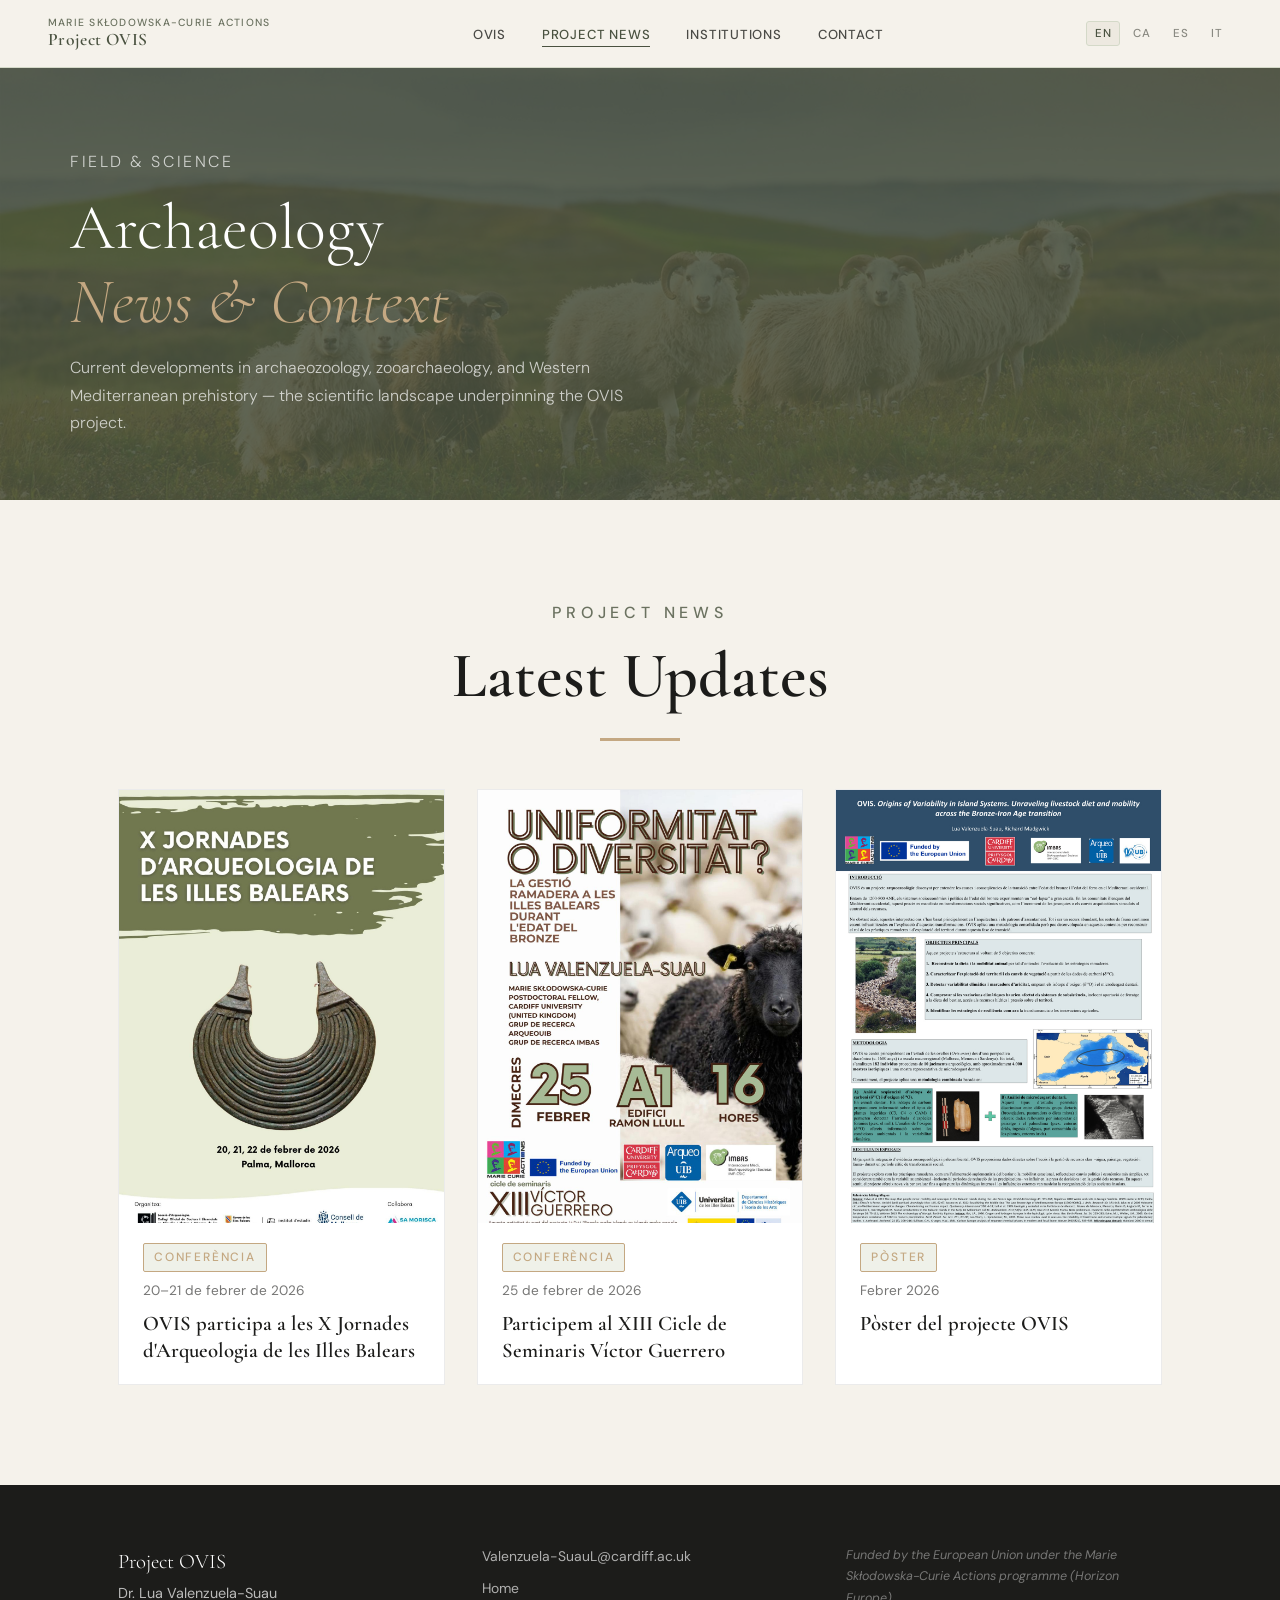
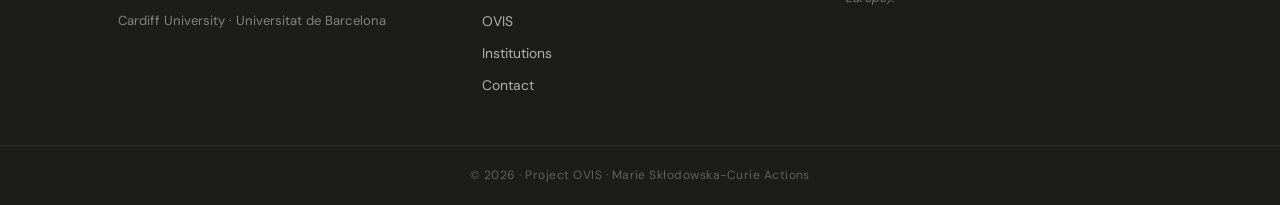
==== commit df6ea718: "polish: visual improvements to English pages (thumbnails, sticky sidebar, objectives list, EU badge)" ====
--- a/arqueo.html
+++ b/arqueo.html
@@ -36,8 +36,9 @@
             width: 100%;
             aspect-ratio: 3/4;
             object-fit: cover;
+            object-position: top;
             display: block;
-            background: #000
+            background: var(--cream-dark)
         }
 
         .news-thumb-body {
--- a/style.css
+++ b/style.css
@@ -428,6 +428,9 @@
     gap: 24px;
 }
 
+.news-grid--even { grid-template-columns: 1fr 1fr; grid-template-rows: auto; }
+.news-grid--even .news-card .news-card-img { height: 220px; }
+
 .news-card {
     background: var(--white);
     border-radius: 4px;
@@ -450,7 +453,7 @@
 .news-card-img {
     width: 100%;
     background-size: cover;
-    background-position: center;
+    background-position: top center;
     background-color: var(--olive-pale);
 }
 
@@ -544,6 +547,40 @@
     font-size: 0.97rem;
     color: var(--ink-soft);
     line-height: 1.8;
+    max-width: 70ch;
+}
+
+.project-text p + p { margin-top: 16px; }
+
+.project-objectives {
+    list-style: none;
+    max-width: 70ch;
+}
+
+.project-objectives li {
+    font-size: 0.97rem;
+    color: var(--ink-soft);
+    line-height: 1.8;
+    padding-left: 24px;
+    position: relative;
+    margin-bottom: 10px;
+}
+
+.project-objectives li::before {
+    content: "";
+    position: absolute;
+    left: 4px;
+    top: 0.75em;
+    width: 7px;
+    height: 7px;
+    border-radius: 50%;
+    background: var(--olive-pale);
+    border: 1.5px solid var(--olive-light);
+}
+
+.project-sidebar {
+    position: sticky;
+    top: calc(var(--nav-h) + 24px);
 }
 
 .project-info-card {
@@ -578,6 +615,15 @@
     background: rgba(74, 82, 64, 0.06);
     border-radius: 4px;
     border-left: 3px solid var(--olive);
+    display: flex;
+    align-items: center;
+    gap: 12px;
+}
+
+.eu-badge img {
+    height: 26px;
+    width: auto;
+    flex-shrink: 0;
 }
 
 .eu-badge span {
@@ -988,7 +1034,7 @@
 .mini-card-img {
     height: 160px;
     background-size: cover;
-    background-position: center;
+    background-position: top center;
     flex-shrink: 0;
 }
 .mini-card-body { padding: 20px 22px 24px; flex: 1; display: flex; flex-direction: column; }
@@ -1179,16 +1225,64 @@
 .institution-card h3 { font-family: var(--font-serif); font-size: 1.1rem; font-weight: 400; margin-bottom: 10px; }
 .institution-card p { font-size: 0.83rem; color: var(--ink-soft); line-height: 1.7; }
 
+.institution-block {
+    display: grid;
+    grid-template-columns: 132px 1fr;
+    grid-template-areas:
+        ".    header"
+        "logo card";
+    column-gap: 80px;
+    row-gap: 24px;
+    align-items: center;
+    margin-left: -212px;
+}
+.institution-block--spaced { margin-top: 64px; }
+.institution-block .section-header { grid-area: header; margin-bottom: 0; }
+
+.institution-feature {
+    grid-area: card;
+    background: var(--white);
+    border: 1px solid var(--olive-pale);
+    border-radius: 4px;
+    padding: 32px;
+}
+.institution-feature-body h3 { font-family: var(--font-serif); font-size: 1.3rem; font-weight: 400; margin-bottom: 10px; }
+.institution-feature-body p { font-size: 0.9rem; color: var(--ink-soft); line-height: 1.7; }
+.institution-disclaimer { margin-top: 12px; font-size: 0.78rem; color: var(--ink-muted); }
+
+.institution-feature-logo { grid-area: logo; display: flex; align-items: center; justify-content: end; }
+.institution-feature-logo img { filter: drop-shadow(0 4px 8px rgba(28, 28, 26, 0.45)); }
+.institution-feature-logo--eu img { height: 88px; width: auto; max-width: none; display: block; }
+.institution-feature-logo--cardiff img { height: 96px; width: auto; display: block; }
+.institution-feature-logo--uib img { height: 116px; width: auto; display: block; }
+
+.institution-logo-text--sm { font-size: 1rem; }
+
 /* ── Contact page ── */
-.contact-layout { display: grid; grid-template-columns: 1fr 1fr; gap: 80px; margin-top: 40px; }
-.contact-info h3 { font-family: var(--font-serif); font-size: 1.5rem; font-weight: 400; margin-bottom: 16px; }
+.contact-layout { display: grid; grid-template-columns: 1fr 1fr; gap: 40px; margin-top: 40px; }
+.contact-form-panel {
+    background: var(--white);
+    border: 1px solid var(--olive-pale);
+    border-radius: 4px;
+    padding: 32px;
+}
+.contact-info {
+    background: var(--olive-pale);
+    border-radius: 4px;
+    padding: 32px;
+}
+.contact-heading { font-family: var(--font-serif); font-size: 1.5rem; font-weight: 400; margin-bottom: 16px; }
+.contact-info .contact-heading { font-size: 2.6rem; font-weight: 700; text-align: center; line-height: 1; margin-top: -2px; margin-bottom: 16px; }
 .contact-info p { font-size: 0.9rem; color: var(--ink-soft); line-height: 1.8; margin-bottom: 28px; }
 .contact-detail { display: flex; flex-direction: column; gap: 16px; }
 .contact-item { display: flex; gap: 16px; align-items: flex-start; }
-.contact-icon { width: 36px; height: 36px; background: var(--cream-dark); border-radius: 50%; display: flex; align-items: center; justify-content: center; font-size: 0.85rem; flex-shrink: 0; }
+.contact-icon { width: 48px; height: 48px; background: rgba(74, 82, 64, 0.1); border-radius: 50%; display: flex; align-items: center; justify-content: center; font-size: 1.05rem; flex-shrink: 0; }
+.contact-icon--text { font-size: 1.2rem; font-weight: 600; color: var(--olive); }
 .contact-item-text strong { display: block; font-size: 0.75rem; text-transform: uppercase; letter-spacing: 0.08em; color: var(--olive-light); margin-bottom: 3px; }
 .contact-item-text span { font-size: 0.88rem; color: var(--ink-soft); }
+.contact-item-text a { color: var(--olive); }
 .contact-form { display: flex; flex-direction: column; gap: 16px; }
+.contact-form .btn-primary { border: none; cursor: pointer; width: fit-content; }
 .form-group { display: flex; flex-direction: column; gap: 6px; }
 .form-group label { font-size: 0.75rem; font-weight: 500; letter-spacing: 0.06em; text-transform: uppercase; color: var(--ink-soft); }
 .form-group input, .form-group textarea, .form-group select {
@@ -1199,7 +1293,6 @@
     border-radius: 3px;
     padding: 12px 16px;
     color: var(--ink);
-    outline: none;
     transition: border-color 0.2s;
 }
 .form-group input:focus, .form-group textarea:focus { border-color: var(--olive); }
@@ -1209,11 +1302,24 @@
 @media (max-width: 768px) {
     .mini-cards { grid-template-columns: 1fr; }
     .arqueo-grid { grid-template-columns: 1fr; }
-    .contact-layout { grid-template-columns: 1fr; gap: 40px; }
+    .contact-layout { grid-template-columns: 1fr; gap: 24px; }
+    .contact-info, .contact-form-panel { padding: 24px; }
     .researcher-card { grid-template-columns: 1fr; }
     .researcher-avatar { width: 120px; height: 120px; }
     .page-hero { padding: 60px 24px 48px; }
     .subpage-section { padding: 60px 24px; }
+    .institution-block {
+        grid-template-columns: 1fr auto;
+        grid-template-areas:
+            "header logo"
+            "card   card";
+        column-gap: 16px;
+        row-gap: 16px;
+        margin-left: 0;
+    }
+    .institution-feature-logo--eu img { height: 40px; }
+    .institution-feature-logo--cardiff img { height: 48px; }
+    .institution-feature-logo--uib img { height: 56px; }
 }
 
 /* =========================================================
@@ -1256,18 +1362,7 @@
 .reveal-stagger.visible > *:nth-child(3) { opacity: 1; transform: none; transition-delay: 0.2s; }
 .reveal-stagger.visible > *:nth-child(4) { opacity: 1; transform: none; transition-delay: 0.3s; }
 
-/* ── Hero Particles Canvas ── */
-.hero-particles {
-    position: absolute;
-    inset: 0;
-    z-index: 1;
-    pointer-events: none;
-    width: 100%;
-    height: 100%;
-    opacity: 0.85;
-}
-
-/* Ensure hero-content is above canvas */
+
 .hero-content { z-index: 3; }
 .hero-scroll   { z-index: 3; }
 
@@ -1398,3 +1493,39 @@
     .site-info-panel { flex-direction: row; flex-wrap: wrap; }
     .site-card { flex: 1 1 160px; }
 }
+
+/* =========================================================
+   FOCUS VISIBLE
+========================================================= */
+:focus-visible {
+    outline: 2px solid var(--olive);
+    outline-offset: 3px;
+    border-radius: 2px;
+}
+
+.hero :focus-visible,
+.footer :focus-visible {
+    outline-color: var(--accent-light);
+}
+
+/* =========================================================
+   REDUCED MOTION
+========================================================= */
+@media (prefers-reduced-motion: reduce) {
+    *, *::before, *::after {
+        animation-duration: 0.01ms !important;
+        animation-iteration-count: 1 !important;
+        transition-duration: 0.01ms !important;
+        scroll-behavior: auto !important;
+    }
+
+    .reveal,
+    .reveal-stagger > * {
+        opacity: 1 !important;
+        transform: none !important;
+    }
+
+    .hero-bg {
+        transform: none !important;
+    }
+}
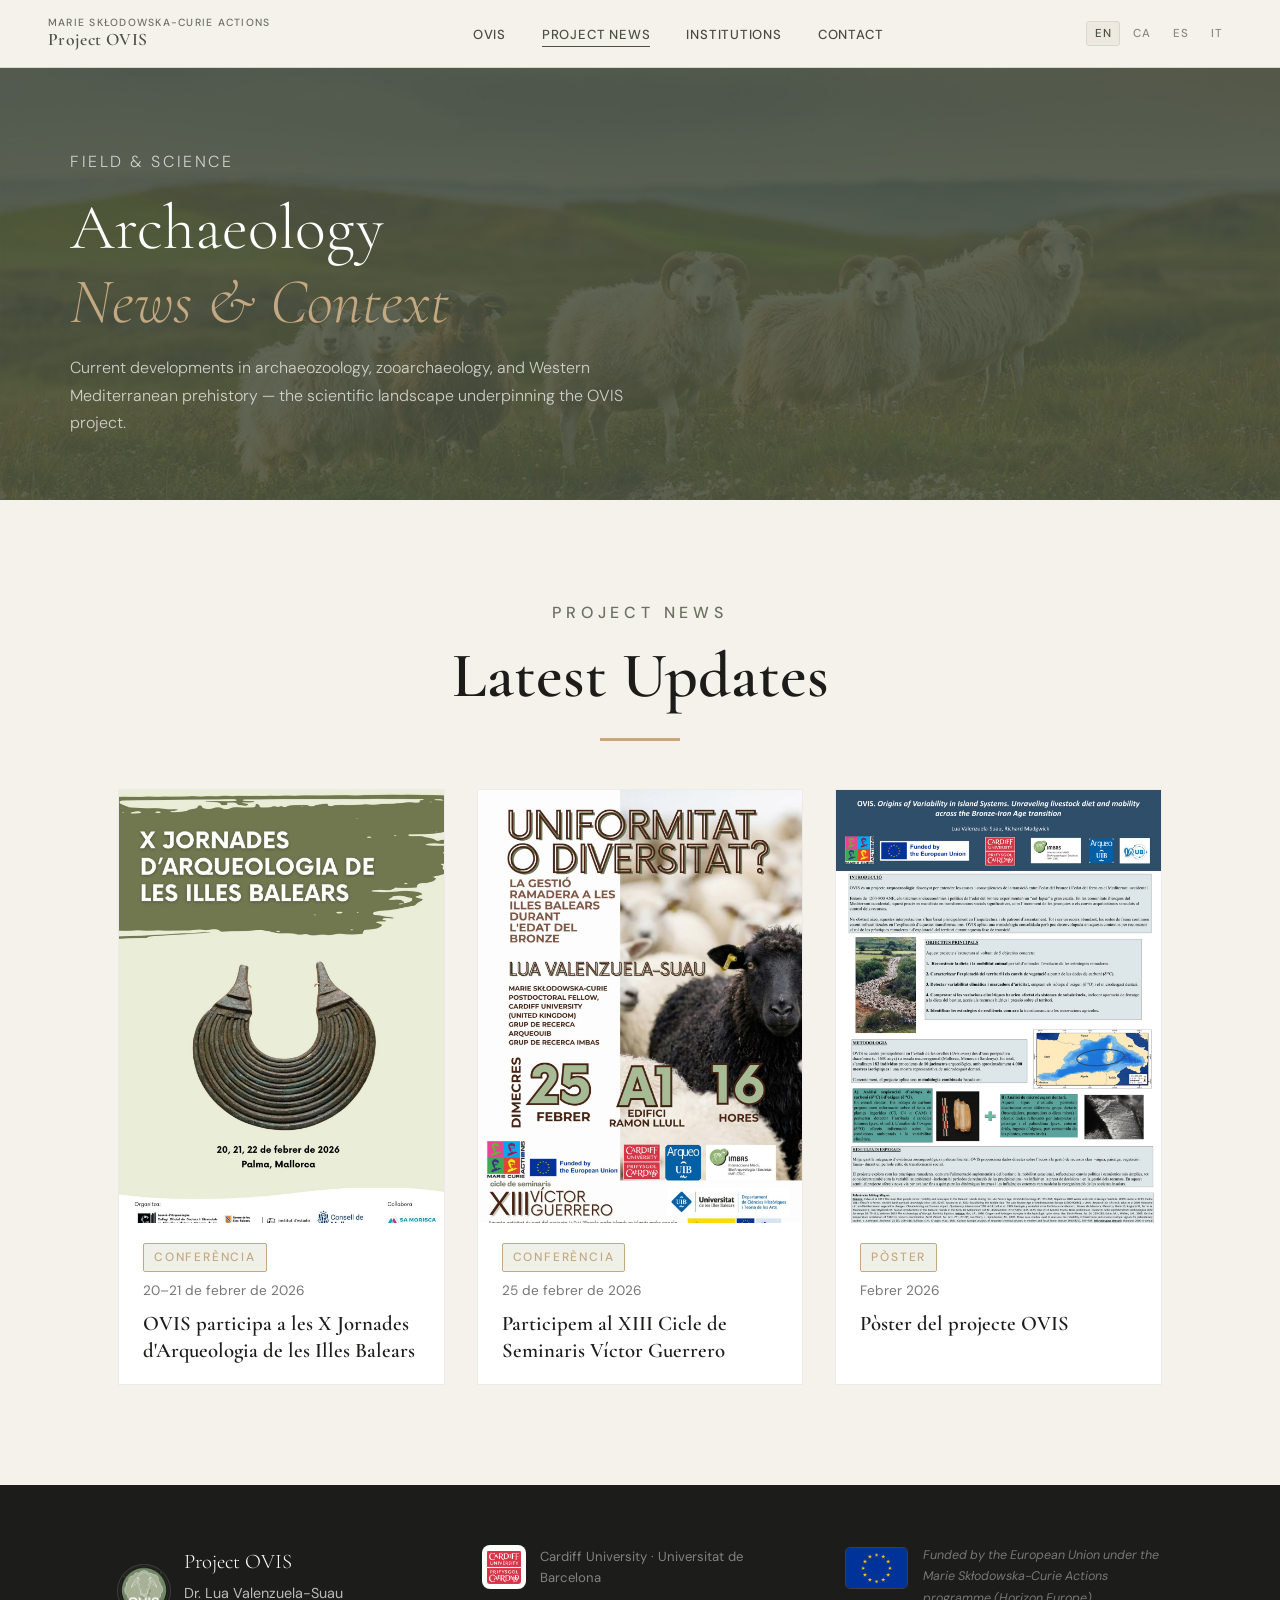
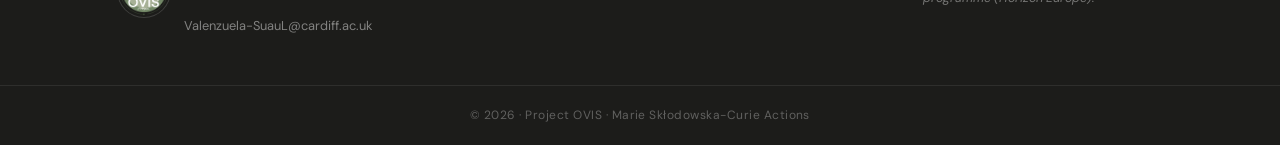
==== commit f2cf4ae4: "footer: 3-column layout with integrated logos, drop redundant section links" ====
--- a/arqueo.html
+++ b/arqueo.html
@@ -273,18 +273,21 @@
 <footer class="footer">
     <div class="footer-inner">
         <div class="footer-brand">
-            <p class="footer-project">Project OVIS</p>
-            <p class="footer-name">Dr. Lua Valenzuela-Suau</p>
+            <div class="footer-id">
+                <img class="footer-mark footer-mark--ovis" src="img/logo-ovis.png" alt="OVIS Project logo" width="2048" height="2048" loading="lazy">
+                <div>
+                    <p class="footer-project">Project OVIS</p>
+                    <p class="footer-name">Dr. Lua Valenzuela-Suau</p>
+                    <a class="footer-mail" href="mailto:Valenzuela-SuauL@cardiff.ac.uk">Valenzuela-SuauL@cardiff.ac.uk</a>
+                </div>
+            </div>
+        </div>
+        <div class="footer-id">
+            <img class="footer-mark footer-mark--cardiff" src="img/logo-cardiff.png" alt="Cardiff University logo" width="229" height="220" loading="lazy">
             <p class="footer-inst">Cardiff University · Universitat de Barcelona</p>
         </div>
-        <div class="footer-links">
-            <a href="mailto:Valenzuela-SuauL@cardiff.ac.uk">Valenzuela-SuauL@cardiff.ac.uk</a>
-            <a href="index.html">Home</a>
-            <a href="ovis.html">OVIS</a>
-            <a href="institutions.html">Institutions</a>
-            <a href="contact.html">Contact</a>
-        </div>
         <div class="footer-eu">
+            <img class="footer-eu-flag" src="img/logo-eu.png" alt="European Union flag" width="1179" height="779" loading="lazy">
             <p>Funded by the European Union under the Marie Skłodowska-Curie Actions programme (Horizon Europe).</p>
         </div>
     </div>
--- a/style.css
+++ b/style.css
@@ -860,6 +860,7 @@
     display: grid;
     grid-template-columns: 1fr 1fr 1fr;
     gap: 48px;
+    align-items: start;
 }
 
 .footer-project {
@@ -880,19 +881,55 @@
     color: rgba(255,255,255,0.45);
 }
 
-.footer-links {
-    display: flex;
-    flex-direction: column;
-    gap: 10px;
-}
-
-.footer-links a {
-    font-size: 0.87rem;
-    color: rgba(255,255,255,0.65);
+.footer-mail {
+    display: inline-block;
+    margin-top: 6px;
+    font-size: 0.8rem;
+    color: rgba(255,255,255,0.45);
     transition: color 0.2s;
 }
 
-.footer-links a:hover { color: var(--white); }
+.footer-mail:hover { color: var(--white); }
+
+.footer-id {
+    display: flex;
+    align-items: center;
+    gap: 14px;
+}
+
+.footer-mark { flex-shrink: 0; }
+
+.footer-mark--ovis {
+    width: 52px;
+    height: 52px;
+    border-radius: 50%;
+    box-shadow: 0 0 0 1px rgba(255,255,255,0.15);
+}
+
+.footer-mark--cardiff {
+    width: 44px;
+    height: 44px;
+    object-fit: contain;
+    background: var(--white);
+    border-radius: 8px;
+    padding: 5px;
+    box-sizing: border-box;
+}
+
+.footer-eu {
+    display: flex;
+    align-items: flex-start;
+    gap: 16px;
+}
+
+.footer-eu-flag {
+    flex-shrink: 0;
+    height: 40px;
+    width: auto;
+    border-radius: 4px;
+    box-shadow: 0 0 0 1px rgba(255,255,255,0.15);
+    margin-top: 3px;
+}
 
 .footer-eu p {
     font-size: 0.78rem;
@@ -1425,6 +1462,21 @@
     font-style: italic;
 }
 
+/* Permanent island labels */
+.leaflet-tooltip.island-label {
+    background: none;
+    border: none;
+    box-shadow: none;
+    font-family: var(--font-serif);
+    font-size: 0.95rem;
+    font-weight: 600;
+    letter-spacing: 0.06em;
+    color: var(--ink);
+    text-shadow: 0 1px 3px rgba(255, 255, 255, 0.9), 0 0 8px rgba(255, 255, 255, 0.7);
+    pointer-events: none;
+}
+.leaflet-tooltip.island-label::before { display: none; }
+
 /* Leaflet polygon cursor */
 .leaflet-interactive { cursor: pointer; }
 
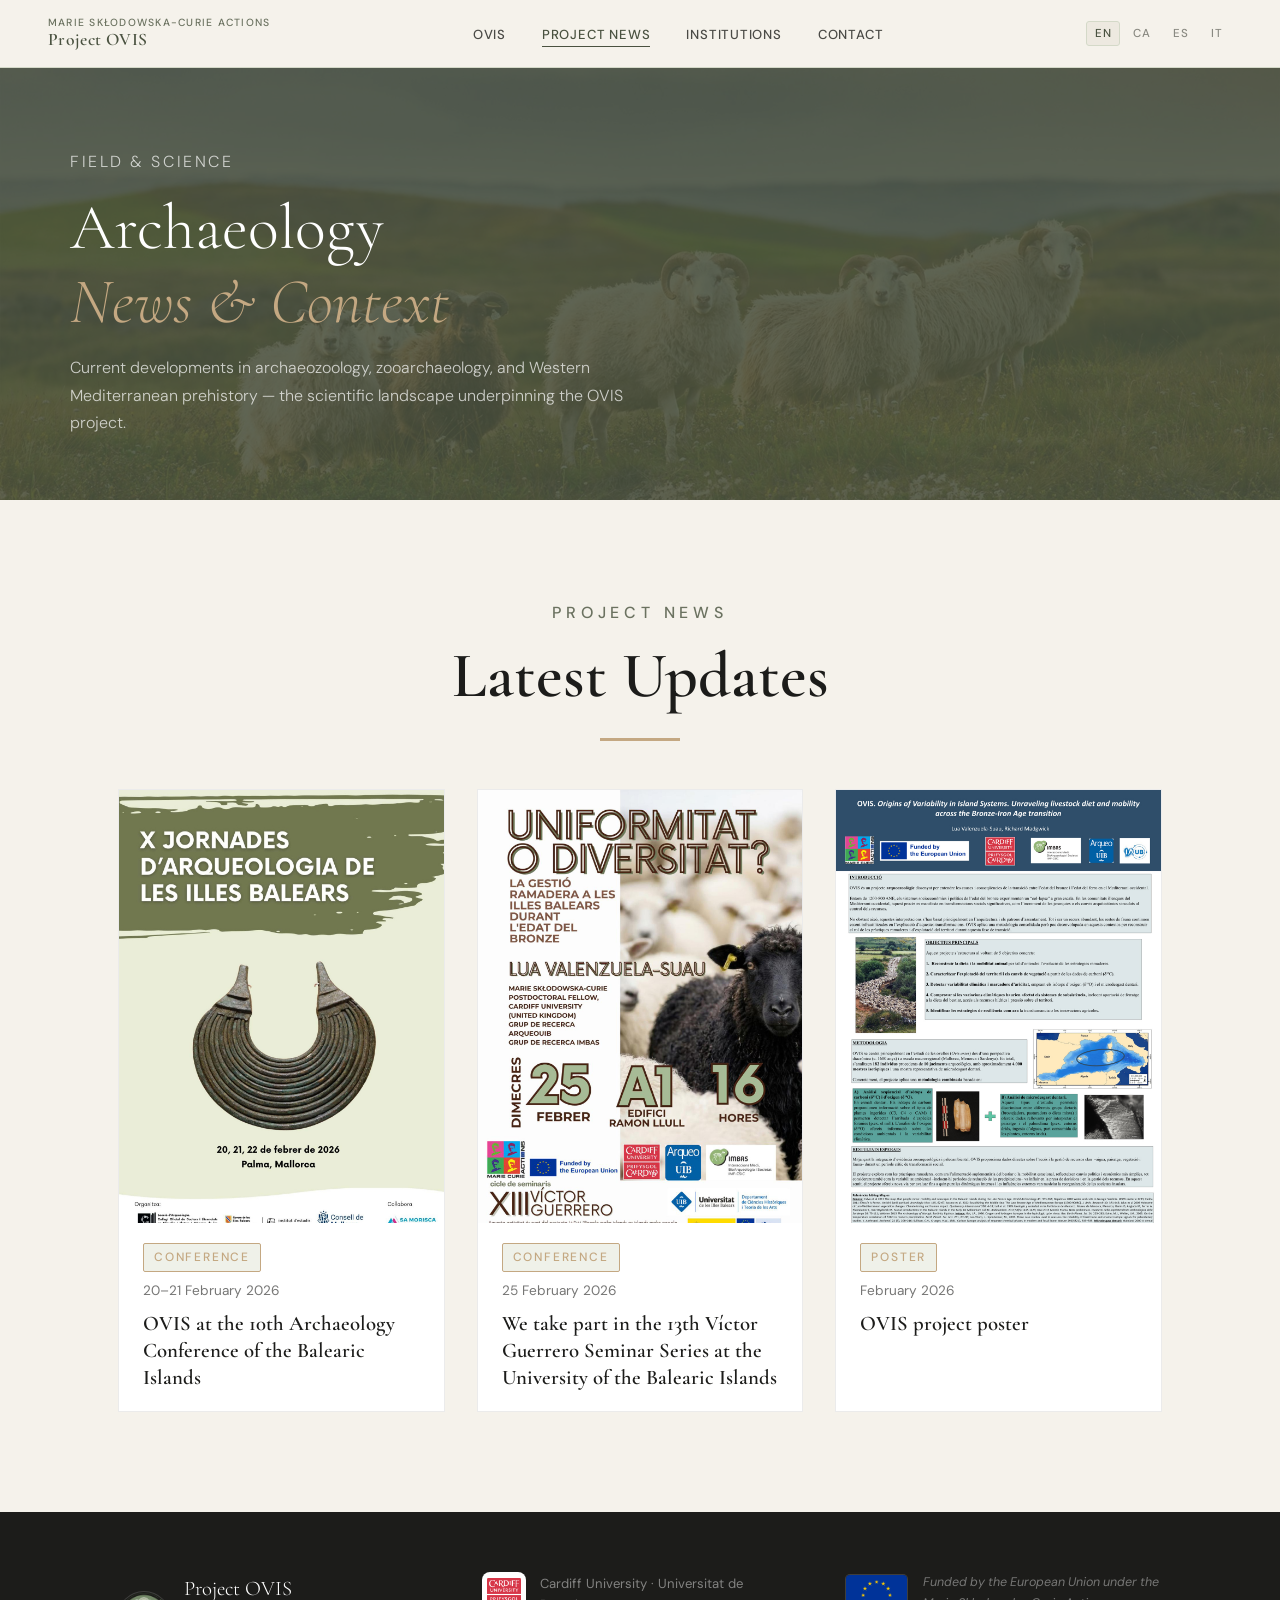
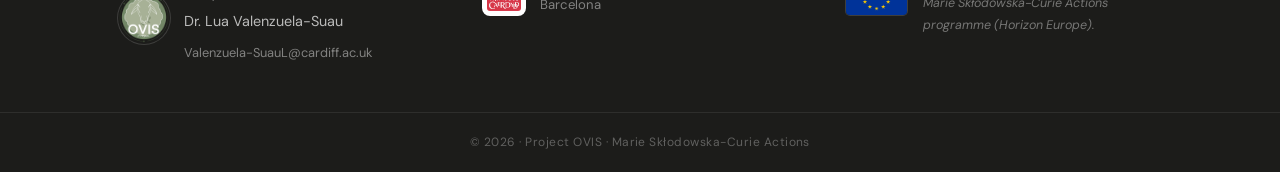
==== commit a254c031: "i18n: translate ovis, arqueo and contact pages to ca/es/it; persist language across pages" ====
--- a/arqueo.html
+++ b/arqueo.html
@@ -125,10 +125,10 @@
         <a href="index.html" class="nav-title">Project OVIS</a>
     </div>
     <ul class="nav-links">
-        <li><a href="ovis.html">OVIS</a></li>
-        <li><a href="arqueo.html" class="active">Project News</a></li>
-        <li><a href="institutions.html">Institutions</a></li>
-        <li><a href="contact.html">Contact</a></li>
+        <li><a href="ovis.html" data-i18n="nav.ovis">OVIS</a></li>
+        <li><a href="arqueo.html" class="active" data-i18n="nav.arqueo">Project News</a></li>
+        <li><a href="institutions.html" data-i18n="nav.institutions">Institutions</a></li>
+        <li><a href="contact.html" data-i18n="nav.contact">Contact</a></li>
     </ul>
     <div class="lang-switcher">
         <button class="lang-btn active" data-lang="en">EN</button>
@@ -143,10 +143,10 @@
 
 <div class="mobile-menu" id="mobileMenu">
     <ul>
-        <li><a href="ovis.html">OVIS</a></li>
-        <li><a href="arqueo.html">Project News</a></li>
-        <li><a href="institutions.html">Institutions</a></li>
-        <li><a href="contact.html">Contact</a></li>
+        <li><a href="ovis.html" data-i18n="nav.ovis">OVIS</a></li>
+        <li><a href="arqueo.html" data-i18n="nav.arqueo">Project News</a></li>
+        <li><a href="institutions.html" data-i18n="nav.institutions">Institutions</a></li>
+        <li><a href="contact.html" data-i18n="nav.contact">Contact</a></li>
     </ul>
 </div>
 
@@ -155,9 +155,9 @@
     <!-- PAGE HERO -->
     <div class="page-hero">
         <div class="page-hero-inner">
-            <p class="page-hero-eyebrow">Field &amp; Science</p>
-            <h1>Archaeology<br><em style="font-style:italic;color:var(--accent-light)">News &amp; Context</em></h1>
-            <p>Current developments in archaeozoology, zooarchaeology, and Western Mediterranean prehistory — the
+            <p class="page-hero-eyebrow" data-i18n="arqueo.hero.eyebrow">Field &amp; Science</p>
+            <h1 data-i18n="arqueo.hero.title">Archaeology<br><em style="font-style:italic;color:var(--accent-light)">News &amp; Context</em></h1>
+            <p data-i18n="arqueo.hero.desc">Current developments in archaeozoology, zooarchaeology, and Western Mediterranean prehistory — the
                 scientific landscape underpinning the OVIS project.</p>
         </div>
     </div>
@@ -166,8 +166,8 @@
     <section class="subpage-section">
 
         <div class="section-header" style="text-align:center;margin-bottom:48px">
-            <p class="section-eyebrow" style="font-size:1rem;letter-spacing:0.3em;font-weight:500">PROJECT NEWS</p>
-            <h2 class="section-title" style="font-size:clamp(2.5rem,5vw,4rem);font-weight:600;margin-top:12px">Latest
+            <p class="section-eyebrow" style="font-size:1rem;letter-spacing:0.3em;font-weight:500" data-i18n="arqueo.intro.eyebrow">Project News</p>
+            <h2 class="section-title" style="font-size:clamp(2.5rem,5vw,4rem);font-weight:600;margin-top:12px" data-i18n="arqueo.intro.title">Latest
                 Updates</h2>
             <div style="width:80px;height:3px;background:var(--accent-light,#7a8a4f);margin:24px auto 0"></div>
         </div>
@@ -178,9 +178,9 @@
             <div class="news-thumb-card" data-news="1">
                 <img src="img/poster1.jpg" alt="Cartell X Jornades d'Arqueologia" class="news-thumb-img">
                 <div class="news-thumb-body">
-                    <span class="news-tag">Conferència</span>
-                    <time>20–21 de febrer de 2026</time>
-                    <h3>OVIS participa a les X Jornades d'Arqueologia de les Illes Balears</h3>
+                    <span class="news-tag" data-i18n="tag.conference">Conference</span>
+                    <time data-i18n="arqueo.n1.date">20–21 February 2026</time>
+                    <h3 data-i18n="arqueo.n1.title">OVIS at the 10th Archaeology Conference of the Balearic Islands</h3>
                 </div>
             </div>
 
@@ -188,18 +188,18 @@
                 <img src="img/poster3.jpeg" alt="Cartell XIII Cicle Víctor Guerrero" class="news-thumb-img"
                      loading="lazy">
                 <div class="news-thumb-body">
-                    <span class="news-tag">Conferència</span>
-                    <time>25 de febrer de 2026</time>
-                    <h3>Participem al XIII Cicle de Seminaris Víctor Guerrero</h3>
+                    <span class="news-tag" data-i18n="tag.conference">Conference</span>
+                    <time data-i18n="arqueo.n2.date">25 February 2026</time>
+                    <h3 data-i18n="arqueo.n2.title">We take part in the 13th Víctor Guerrero Seminar Series at the University of the Balearic Islands</h3>
                 </div>
             </div>
 
             <div class="news-thumb-card" data-news="3">
                 <img src="img/poster2.jpg" alt="Pòster del projecte OVIS" class="news-thumb-img" loading="lazy">
                 <div class="news-thumb-body">
-                    <span class="news-tag">Pòster</span>
-                    <time>Febrer 2026</time>
-                    <h3>Pòster del projecte OVIS</h3>
+                    <span class="news-tag" data-i18n="tag.poster">Poster</span>
+                    <time data-i18n="arqueo.n3.date">February 2026</time>
+                    <h3 data-i18n="arqueo.n3.title">OVIS project poster</h3>
                 </div>
             </div>
 
@@ -207,63 +207,37 @@
 
         <!-- DETAIL PANELS -->
         <div class="news-detail" id="news-1">
-            <button class="news-detail-close" aria-label="Tancar">×</button>
+            <button class="news-detail-close" aria-label="Close" data-i18n-aria-label="aria.close">×</button>
             <img src="img/poster1.jpg" alt="Cartell X Jornades d'Arqueologia" class="news-detail-img" loading="lazy">
-            <span class="news-tag">Conferència</span>
-            <time>20–21 de febrer de 2026</time>
-            <h2>OVIS participa a les X Jornades d'Arqueologia de les Illes Balears</h2>
-            <p>El passat mes de febrer varen tenir lloc a Palma (Mallorca, Illes Balears, Espanya) les X Jornades
-                d'Arqueologia de les Illes Balears, organitzades per la Secció d'Arqueologia del Col·legi d'Historiadors
-                de Balears.</p>
-            <p>En el marc de les jornades, es va presentar el projecte OVIS davant la comunitat arqueològica que
-                treballa a les Illes Balears mitjançant el pòster titulat "OVIS: Origins of Variability in Island
-                Systems. Unraveling livestock diet and mobility across the Bronze-Iron Age transition". La presentació
-                va anar a càrrec de la research fellow Dra. Lua Valenzuela-Suau i del supervisor del projecte, Prof.
-                Richard Madgwick. Durant la sessió, es varen poder exposar els principals objectius del projecte, la
-                metodologia seleccionada i els resultats esperats.</p>
-            <p>Igualment, es varen presentar diversos estudis arqueozoològics previs que constitueixen el punt de
-                partida de la recerca desenvolupada dins el projecte OVIS. Concretament, es varen donar a conèixer els
-                treballs "Explotació ramadera i gestió de l'entorn al poblat de navetes de Clariana (Ciutadella,
-                Menorca): integració de dades faunístiques, isotòpiques i de microdesgast dentari" (Dra. Lua
-                Valenzuela-Suau i Dr. Damià Ramis) i "Animals i ritualitat a la cova núm. 45 de Calescoves (Alaior,
-                Menorca)" (Dra. Lua Valenzuela-Suau, Dra. Sonia Carbonell i Dra. Margalida Antònia Coll).</p>
-            <p>La participació en aquestes jornades ha representat una excel·lent oportunitat per compartir els primers
-                plantejaments del projecte OVIS i establir espais de debat amb investigadors i investigadores
-                especialitzats en la prehistòria balear.</p>
+            <span class="news-tag" data-i18n="tag.conference">Conference</span>
+            <time data-i18n="arqueo.n1.date">20–21 February 2026</time>
+            <h2 data-i18n="arqueo.n1.title">OVIS at the 10th Archaeology Conference of the Balearic Islands</h2>
+            <p data-i18n="arqueo.n1.p1">This past February, Palma (Mallorca, Balearic Islands, Spain) hosted the 10th Archaeology Conference of the Balearic Islands, organised by the Archaeology Section of the Association of Historians of the Balearic Islands.</p>
+            <p data-i18n="arqueo.n1.p2">As part of the conference, the OVIS project was presented to the archaeological community working in the Balearic Islands through the poster titled "OVIS: Origins of Variability in Island Systems. Unravelling livestock diet and mobility across the Bronze–Iron Age transition". The presentation was given by research fellow Dr. Lua Valenzuela-Suau and the project supervisor, Prof. Richard Madgwick. The session set out the project's main objectives, the chosen methodology, and the expected results.</p>
+            <p data-i18n="arqueo.n1.p3">Several earlier zooarchaeological studies that form the starting point of the research carried out within OVIS were also presented. Specifically, the works "Livestock exploitation and environmental management at the naveta settlement of Clariana (Ciutadella, Menorca): integrating faunal, isotopic and dental microwear data" (Dr. Lua Valenzuela-Suau and Dr. Damià Ramis) and "Animals and rituality in cave no. 45 of Calescoves (Alaior, Menorca)" (Dr. Lua Valenzuela-Suau, Dr. Sonia Carbonell and Dr. Margalida Antònia Coll) were introduced.</p>
+            <p data-i18n="arqueo.n1.p4">Taking part in this conference was an excellent opportunity to share the first outlines of the OVIS project and to open up spaces for discussion with researchers specialising in Balearic prehistory.</p>
         </div>
 
         <div class="news-detail" id="news-2">
-            <button class="news-detail-close" aria-label="Tancar">×</button>
+            <button class="news-detail-close" aria-label="Close" data-i18n-aria-label="aria.close">×</button>
             <img src="img/poster3.jpeg" alt="Cartell XIII Cicle Víctor Guerrero" class="news-detail-img" loading="lazy">
-            <span class="news-tag">Conferència</span>
-            <time>25 de febrer de 2026</time>
-            <h2>Participem al XIII Cicle de Seminaris Víctor Guerrero de la Universitat de les Illes Balears</h2>
-            <p>El passat mes de febrer vam tenir l'oportunitat de participar en el "XIII Cicle de Seminaris Víctor
-                Guerrero", organitzat pel Departament de Ciències Històriques i Teoria de les Arts de la Universitat de
-                les Illes Balears.</p>
-            <p>La conferència, titulada "Uniformitat o diversitat? La gestió ramadera a les Illes Balears durant l'Edat
-                del Bronze", va servir per presentar un estat de la qüestió sobre els coneixements actuals relacionats
-                amb la gestió ramadera durant aquest període prehistòric. La ponència va posar especial atenció a les
-                dades obtingudes mitjançant la zooarqueologia, els isòtops estables i els estudis de microdesgast
-                dentari, eines clau per entendre l'alimentació, la mobilitat i les estratègies de maneig dels
-                ramats.</p>
-            <p>Aquesta recerca constitueix el punt de partida del projecte OVIS, centrat en l'estudi de les pràctiques
-                ramaderes i les dinàmiques socioeconòmiques de les comunitats de les Illes Balears durant la prehistòria
-                recent.</p>
-            <p>Volem agrair a l'organització la invitació i l'oportunitat de compartir i debatre aquestes línies de
-                recerca en el marc del seminari.</p>
+            <span class="news-tag" data-i18n="tag.conference">Conference</span>
+            <time data-i18n="arqueo.n2.date">25 February 2026</time>
+            <h2 data-i18n="arqueo.n2.title">We take part in the 13th Víctor Guerrero Seminar Series at the University of the Balearic Islands</h2>
+            <p data-i18n="arqueo.n2.p1">This past February we had the opportunity to take part in the "13th Víctor Guerrero Seminar Series", organised by the Department of Historical Sciences and Theory of the Arts at the University of the Balearic Islands.</p>
+            <p data-i18n="arqueo.n2.p2">The lecture, titled "Uniformity or diversity? Livestock management in the Balearic Islands during the Bronze Age", offered an overview of current knowledge on livestock management during this prehistoric period. The talk paid particular attention to the data obtained through zooarchaeology, stable isotopes, and dental microwear studies — key tools for understanding the diet, mobility, and management strategies of the herds.</p>
+            <p data-i18n="arqueo.n2.p3">This research is the starting point of the OVIS project, focused on the study of livestock practices and the socio-economic dynamics of Balearic Island communities during late prehistory.</p>
+            <p data-i18n="arqueo.n2.p4">We would like to thank the organisers for the invitation and the opportunity to share and discuss these lines of research within the seminar.</p>
         </div>
 
         <div class="news-detail" id="news-3">
-            <button class="news-detail-close" aria-label="Tancar">×</button>
+            <button class="news-detail-close" aria-label="Close" data-i18n-aria-label="aria.close">×</button>
             <img src="img/poster2.jpg" alt="Pòster del projecte OVIS" class="news-detail-img" style="max-width:800px"
                  loading="lazy">
-            <span class="news-tag">Pòster</span>
-            <time>Febrer 2026</time>
-            <h2>Pòster del projecte OVIS</h2>
-            <p>Pòster científic del projecte OVIS — "Origins of Variability in Island Systems. Unraveling livestock diet
-                and mobility across the Bronze-Iron Age transition" — presentat a les X Jornades d'Arqueologia de les
-                Illes Balears.</p>
+            <span class="news-tag" data-i18n="tag.poster">Poster</span>
+            <time data-i18n="arqueo.n3.date">February 2026</time>
+            <h2 data-i18n="arqueo.n3.title">OVIS project poster</h2>
+            <p data-i18n="arqueo.n3.p1">Scientific poster of the OVIS project — "Origins of Variability in Island Systems. Unravelling livestock diet and mobility across the Bronze–Iron Age transition" — presented at the 10th Archaeology Conference of the Balearic Islands.</p>
         </div>
 
     </section>
@@ -288,7 +262,7 @@
         </div>
         <div class="footer-eu">
             <img class="footer-eu-flag" src="img/logo-eu.png" alt="European Union flag" width="1179" height="779" loading="lazy">
-            <p>Funded by the European Union under the Marie Skłodowska-Curie Actions programme (Horizon Europe).</p>
+            <p data-i18n="footer.funded">Funded by the European Union under the Marie Skłodowska-Curie Actions programme (Horizon Europe).</p>
         </div>
     </div>
     <div class="footer-bottom">
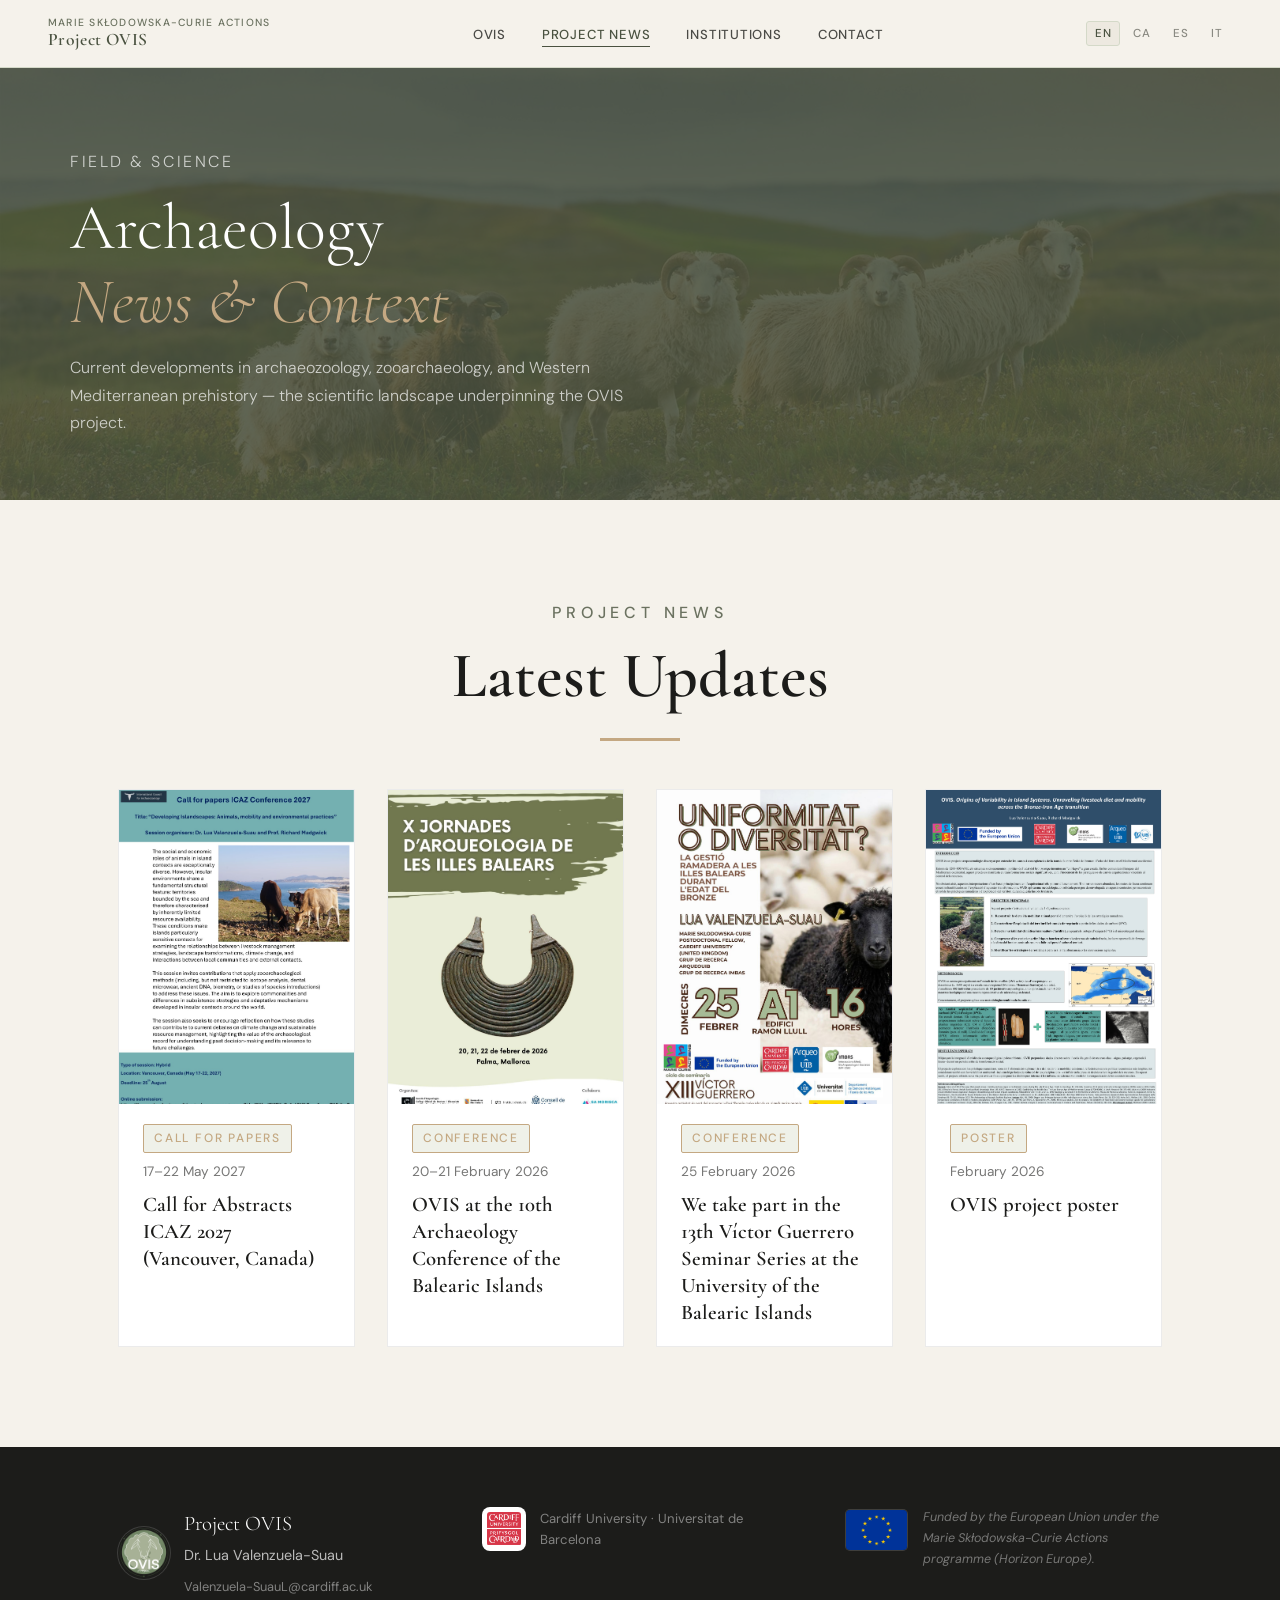
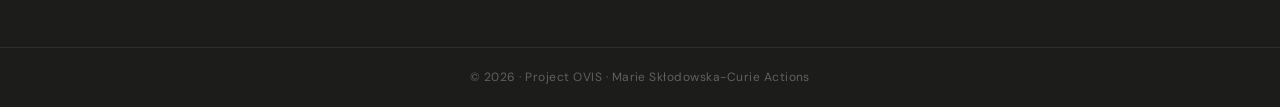
==== commit 6a11b56c: "Project News: add ICAZ 2027 call for abstracts item - New news card + detail panel for the ICAZ 2027" ====
--- a/arqueo.html
+++ b/arqueo.html
@@ -12,9 +12,16 @@
     <style>
         .news-grid-thumbs {
             display: grid;
-            grid-template-columns:repeat(auto-fit, minmax(280px, 1fr));
+            grid-template-columns: repeat(4, 1fr);
             gap: 32px;
             margin-top: 32px
+        }
+
+        @media (max-width: 1024px) {
+            .news-grid-thumbs {
+                grid-template-columns: repeat(2, 1fr);
+                gap: 20px
+            }
         }
 
         .news-thumb-card {
@@ -175,6 +182,15 @@
         <!-- THUMBNAILS GRID -->
         <div class="news-grid-thumbs">
 
+            <div class="news-thumb-card" data-news="4">
+                <img src="img/poster4_news_vertical_jpg.jpg" alt="Call for papers ICAZ 2027 poster" class="news-thumb-img">
+                <div class="news-thumb-body">
+                    <span class="news-tag" data-i18n="tag.call">Call for Papers</span>
+                    <time data-i18n="arqueo.n4.date">17–22 May 2027</time>
+                    <h3 data-i18n="arqueo.n4.title">Call for Abstracts ICAZ 2027 (Vancouver, Canada)</h3>
+                </div>
+            </div>
+
             <div class="news-thumb-card" data-news="1">
                 <img src="img/poster1.jpg" alt="Cartell X Jornades d'Arqueologia" class="news-thumb-img">
                 <div class="news-thumb-body">
@@ -206,6 +222,17 @@
         </div>
 
         <!-- DETAIL PANELS -->
+        <div class="news-detail" id="news-4">
+            <button class="news-detail-close" aria-label="Close" data-i18n-aria-label="aria.close">×</button>
+            <img src="img/poster4_news_vertical_jpg.jpg" alt="Call for papers ICAZ 2027 poster" class="news-detail-img" style="max-width:700px" loading="lazy">
+            <span class="news-tag" data-i18n="tag.call">Call for Papers</span>
+            <time data-i18n="arqueo.n4.date">17–22 May 2027</time>
+            <h2 data-i18n="arqueo.n4.title">Call for Abstracts ICAZ 2027 (Vancouver, Canada)</h2>
+            <p data-i18n="arqueo.n4.p1">The International Council for Archaeozoology (ICAZ) has opened the call for papers for its 2027 conference in Vancouver, Canada. OVIS is co-organising the session "Developing Islandscapes: Animals, mobility and environmental practices", convened by Dr. Lua Valenzuela-Suau and Prof. Richard Madgwick.</p>
+            <p data-i18n="arqueo.n4.p2">Island contexts offer exceptionally diverse yet structurally comparable settings for studying the relationships between livestock management, landscape transformation, and climate change. The session invites contributions that apply zooarchaeological methods — including isotope analysis, dental microwear, ancient DNA, biometry, or studies of species introductions — to explore subsistence strategies and adaptive mechanisms developed in island contexts around the world.</p>
+            <p data-i18n="arqueo.n4.p3">Hybrid session · Vancouver, Canada · 17–22 May 2027. Abstract submission deadline: 25 August. Submissions are made online through the conference form.</p>
+        </div>
+
         <div class="news-detail" id="news-1">
             <button class="news-detail-close" aria-label="Close" data-i18n-aria-label="aria.close">×</button>
             <img src="img/poster1.jpg" alt="Cartell X Jornades d'Arqueologia" class="news-detail-img" loading="lazy">
@@ -257,7 +284,7 @@
             </div>
         </div>
         <div class="footer-id">
-            <img class="footer-mark footer-mark--cardiff" src="img/logo-cardiff.png" alt="Cardiff University logo" width="229" height="220" loading="lazy">
+            <img class="footer-mark footer-mark--cardiff" src="img/institution_logo-cardiff.png" alt="Cardiff University logo" width="229" height="220" loading="lazy">
             <p class="footer-inst">Cardiff University · Universitat de Barcelona</p>
         </div>
         <div class="footer-eu">
--- a/style.css
+++ b/style.css
@@ -356,6 +356,10 @@
     color: var(--white);
     line-height: 1;
     margin-bottom: 6px;
+    /* The counter rewrites this text every frame: nowrap keeps the strip's
+       height fixed as digits are added, tabular-nums keeps it from recentring. */
+    white-space: nowrap;
+    font-variant-numeric: tabular-nums;
 }
 
 .stat-label {
@@ -401,6 +405,7 @@
     text-transform: uppercase;
     color: var(--olive-light);
     margin-bottom: 12px;
+    transition: color 0.2s ease;
 }
 
 .section-title {
@@ -409,6 +414,7 @@
     font-weight: 300;
     color: var(--ink);
     line-height: 1.2;
+    transition: color 0.2s ease;
 }
 
 .section-desc {
@@ -996,6 +1002,7 @@
     }
     .intro-divider { display: none; }
     .intro-stat { padding: 0; }
+    .stat-number { font-size: clamp(1.5rem, 6.5vw, 2rem); }
 
     .section { padding: var(--section-pad) 24px; }
 
@@ -1262,38 +1269,112 @@
 .institution-card h3 { font-family: var(--font-serif); font-size: 1.1rem; font-weight: 400; margin-bottom: 10px; }
 .institution-card p { font-size: 0.83rem; color: var(--ink-soft); line-height: 1.7; }
 
-.institution-block {
-    display: grid;
-    grid-template-columns: 132px 1fr;
-    grid-template-areas:
-        ".    header"
-        "logo card";
-    column-gap: 80px;
-    row-gap: 24px;
-    align-items: center;
-    margin-left: -212px;
-}
-.institution-block--spaced { margin-top: 64px; }
-.institution-block .section-header { grid-area: header; margin-bottom: 0; }
-
 .institution-feature {
-    grid-area: card;
+    position: relative;
     background: var(--white);
     border: 1px solid var(--olive-pale);
     border-radius: 4px;
     padding: 32px;
-}
+    transition: box-shadow 0.2s ease, transform 0.2s ease;
+}
+.institution-feature:hover,
+.institution-feature:focus-within { box-shadow: 0 8px 32px rgba(74, 82, 64, 0.1); transform: translateY(-2px); }
+.institution-feature-link { color: inherit; text-decoration: none; transition: color 0.2s ease; }
+.institution-feature-link::after { content: ""; position: absolute; inset: 0; border-radius: 4px; }
+.institution-feature:hover .institution-feature-link { color: var(--olive); }
 .institution-feature-body h3 { font-family: var(--font-serif); font-size: 1.3rem; font-weight: 400; margin-bottom: 10px; }
 .institution-feature-body p { font-size: 0.9rem; color: var(--ink-soft); line-height: 1.7; }
 .institution-disclaimer { margin-top: 12px; font-size: 0.78rem; color: var(--ink-muted); }
 
-.institution-feature-logo { grid-area: logo; display: flex; align-items: center; justify-content: end; }
-.institution-feature-logo img { filter: drop-shadow(0 4px 8px rgba(28, 28, 26, 0.45)); }
-.institution-feature-logo--eu img { height: 88px; width: auto; max-width: none; display: block; }
-.institution-feature-logo--cardiff img { height: 96px; width: auto; display: block; }
-.institution-feature-logo--uib img { height: 116px; width: auto; display: block; }
-
 .institution-logo-text--sm { font-size: 1rem; }
+
+/* ── Funder & host blocks ── */
+.institution-host { margin-top: 64px; }
+.institution-funder .section-header,
+.institution-host .section-header { margin-bottom: 40px; }
+.institution-card-logo {
+    display: block;
+    height: 64px;
+    width: auto;
+    max-width: 100%;
+    margin-bottom: 22px;
+}
+
+/* Highlight a section's heading while hovering a card within that section:
+   the title gets an olive box behind it and its text turns cream. */
+.institution-funder .section-title,
+.institution-host .section-title,
+.institution-partners .section-title {
+    width: fit-content;
+    padding: 6px 16px;
+    margin-left: -16px;
+    border-radius: 2px;
+    transition: color 0.2s ease, background-color 0.2s ease;
+}
+
+.institution-funder:has(.institution-feature:hover) .section-eyebrow,
+.institution-host:has(.institution-feature:hover) .section-eyebrow,
+.institution-partners:has(.institution-logo-card:hover) .section-eyebrow { color: var(--olive); }
+
+.institution-funder:has(.institution-feature:hover) .section-title,
+.institution-host:has(.institution-feature:hover) .section-title,
+.institution-partners:has(.institution-logo-card:hover) .section-title {
+    background-color: rgba(74, 82, 64, 0.2);
+    color: var(--white);
+    font-weight: 600;
+    -webkit-text-stroke: 2px var(--olive);
+    paint-order: stroke fill;
+}
+
+/* ── Partner logo wall ── */
+.institution-partners { margin-top: 64px; }
+.institution-partners .section-header { margin-bottom: 40px; }
+.section-lead { margin-top: 14px; max-width: 62ch; font-size: 0.95rem; color: var(--ink-soft); line-height: 1.7; }
+
+.institution-logos {
+    list-style: none;
+    display: grid;
+    grid-template-columns: repeat(auto-fill, minmax(220px, 1fr));
+    gap: 24px;
+}
+.institution-logo-card {
+    position: relative;
+    display: flex;
+    flex-direction: column;
+    align-items: center;
+    text-align: center;
+    gap: 18px;
+    background: var(--white);
+    border: 1px solid var(--olive-pale);
+    border-radius: 4px;
+    padding: 32px 24px;
+    transition: box-shadow 0.2s ease, transform 0.2s ease;
+}
+.institution-logo-card:hover,
+.institution-logo-card:focus-within { box-shadow: 0 8px 32px rgba(74, 82, 64, 0.1); transform: translateY(-2px); }
+.institution-logo-card-media {
+    display: flex;
+    align-items: center;
+    justify-content: center;
+    height: 90px;
+    width: 100%;
+}
+.institution-logo-card-media img {
+    max-height: 90px;
+    max-width: 100%;
+    width: auto;
+    object-fit: contain;
+}
+.institution-logo-card-name {
+    font-family: var(--font-serif);
+    font-size: 1rem;
+    font-weight: 400;
+    color: var(--ink);
+    line-height: 1.4;
+}
+.institution-logo-card-link { color: inherit; text-decoration: none; transition: color 0.2s ease; }
+.institution-logo-card-link::after { content: ""; position: absolute; inset: 0; border-radius: 4px; }
+.institution-logo-card:hover .institution-logo-card-link { color: var(--olive); }
 
 /* ── Contact page ── */
 .contact-layout { display: grid; grid-template-columns: 1fr 1fr; gap: 40px; margin-top: 40px; }
@@ -1345,18 +1426,12 @@
     .researcher-avatar { width: 120px; height: 120px; }
     .page-hero { padding: 60px 24px 48px; }
     .subpage-section { padding: 60px 24px; }
-    .institution-block {
-        grid-template-columns: 1fr auto;
-        grid-template-areas:
-            "header logo"
-            "card   card";
-        column-gap: 16px;
-        row-gap: 16px;
-        margin-left: 0;
-    }
-    .institution-feature-logo--eu img { height: 40px; }
-    .institution-feature-logo--cardiff img { height: 48px; }
-    .institution-feature-logo--uib img { height: 56px; }
+    .institution-card-logo { height: 48px; margin-bottom: 18px; }
+    .institution-partners { margin-top: 48px; }
+    .institution-logos { grid-template-columns: repeat(2, 1fr); gap: 16px; }
+    .institution-logo-card { padding: 24px 14px; gap: 14px; }
+    .institution-logo-card-media, .institution-logo-card-media img { height: 64px; max-height: 64px; }
+    .institution-logo-card-name { font-size: 0.9rem; }
 }
 
 /* =========================================================
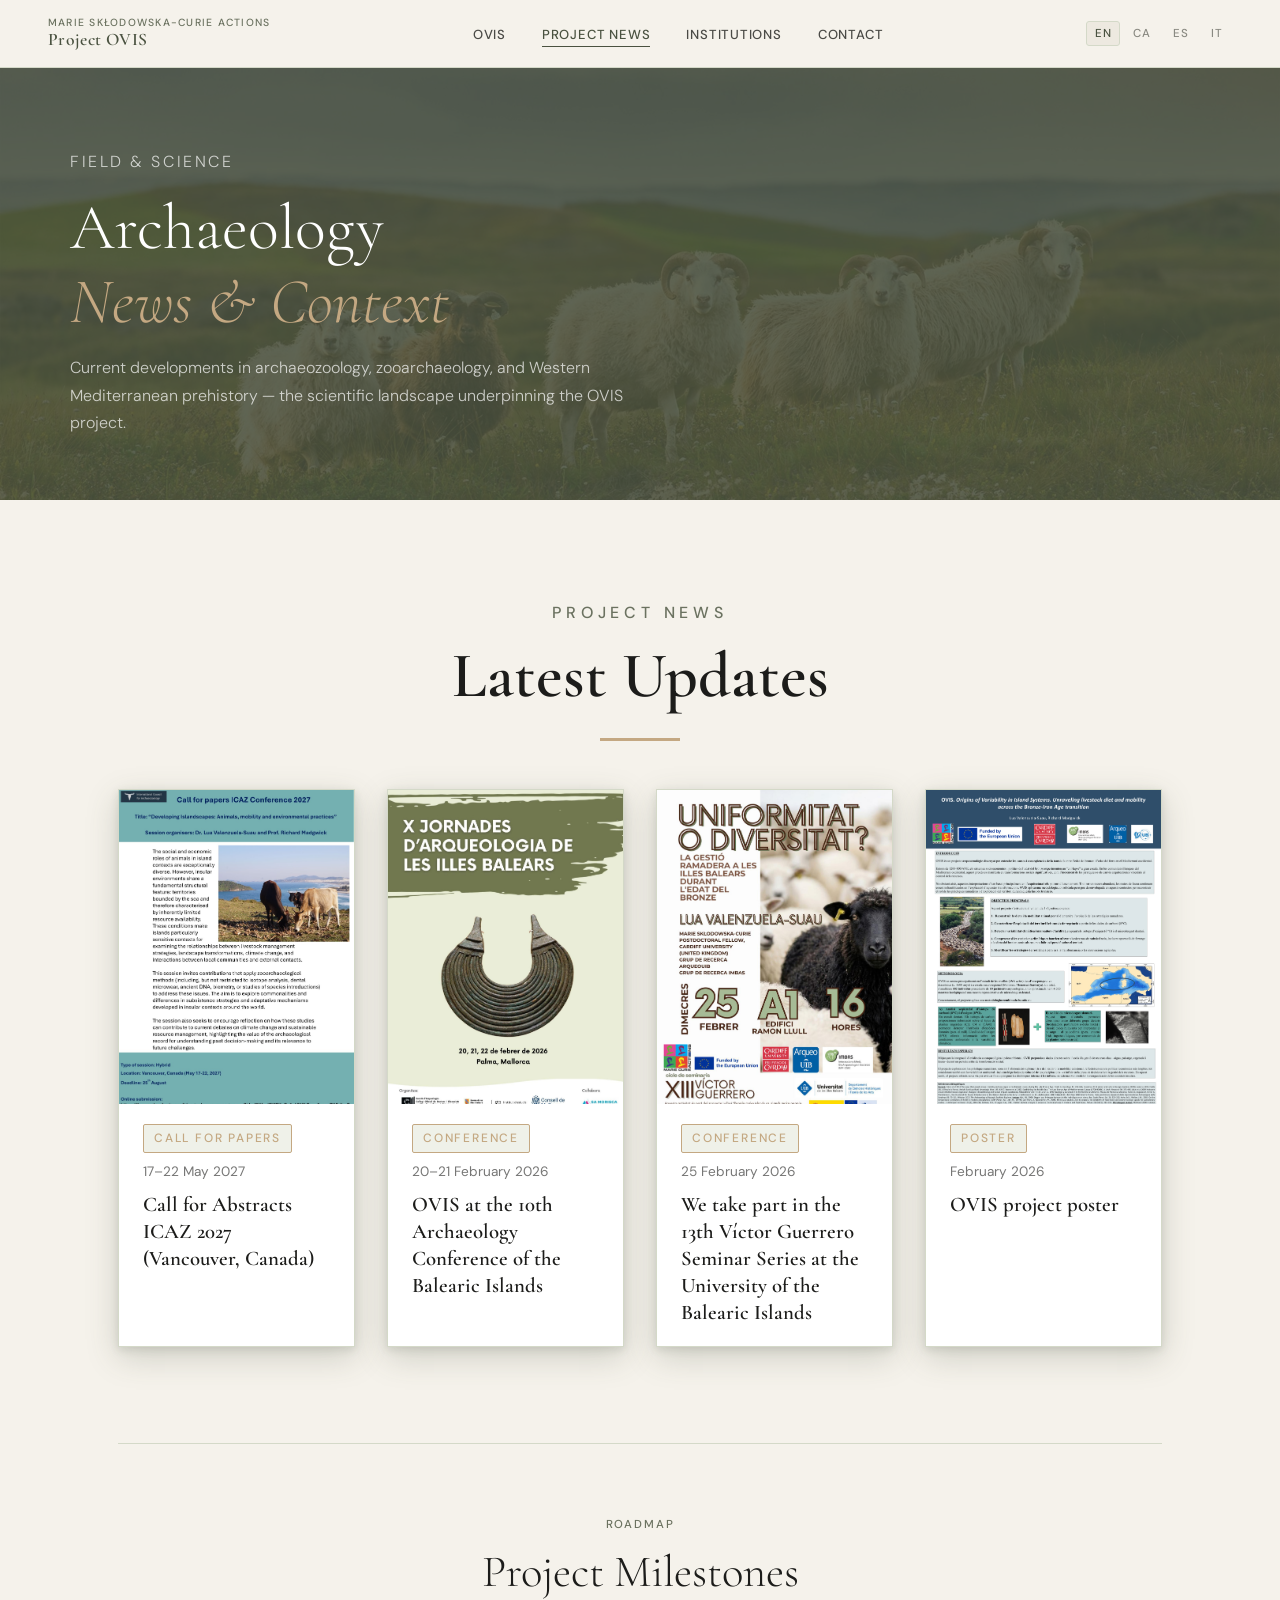
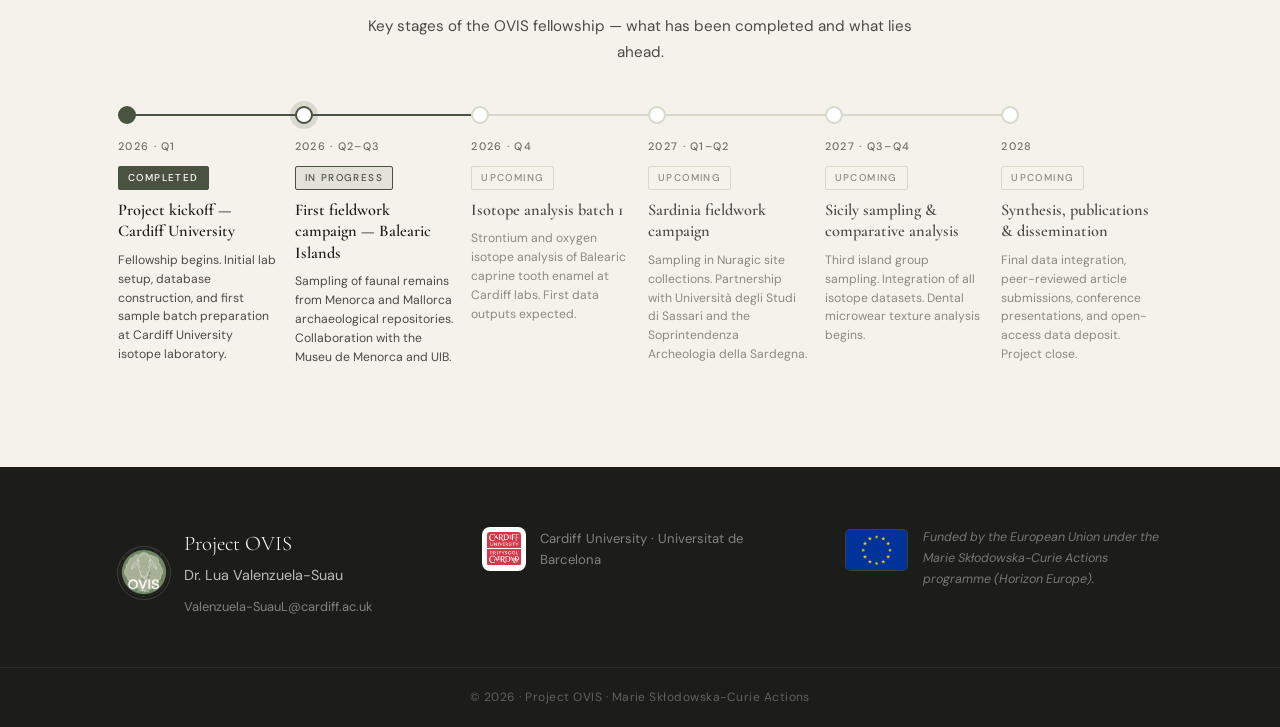
==== commit 1be6695a: "Remove fake forum, add card shadows and project roadmap Home page: - Replace the fictional "Project " ====
--- a/arqueo.html
+++ b/arqueo.html
@@ -27,16 +27,18 @@
         .news-thumb-card {
             cursor: pointer;
             background: #fff;
-            border: 1px solid rgba(0, 0, 0, 0.08);
+            border: 1px solid var(--olive-pale);
             overflow: hidden;
-            transition: transform 0.3s, box-shadow 0.3s;
+            box-shadow: 0 10px 30px rgba(74, 82, 64, 0.22), 0 3px 8px rgba(74, 82, 64, 0.14);
+            transition: transform 0.25s var(--ease), box-shadow 0.25s var(--ease), border-color 0.25s var(--ease);
             display: flex;
             flex-direction: column
         }
 
         .news-thumb-card:hover {
             transform: translateY(-4px);
-            box-shadow: 0 12px 32px rgba(0, 0, 0, 0.12)
+            border-color: var(--olive);
+            box-shadow: 0 22px 55px rgba(74, 82, 64, 0.34), 0 6px 16px rgba(74, 82, 64, 0.2)
         }
 
         .news-thumb-img {
@@ -120,6 +122,187 @@
             height: auto;
             display: block;
             margin: 0 auto 32px
+        }
+        /* ── PROJECT ROADMAP ── */
+        .roadmap {
+            margin-top: 96px;
+            padding-top: 72px;
+            border-top: 1px solid var(--olive-pale);
+        }
+
+        .roadmap-lead {
+            max-width: 56ch;
+            margin: 14px auto 0;
+            font-size: 0.95rem;
+            color: var(--ink-soft);
+            line-height: 1.7;
+        }
+
+        .roadmap-track {
+            list-style: none;
+            display: grid;
+            grid-template-columns: repeat(6, 1fr);
+            gap: 0 16px;
+            margin: 0;
+            padding: 0;
+        }
+
+        .roadmap-step {
+            position: relative;
+            padding-top: 32px;
+            min-width: 0;
+            overflow-wrap: break-word;
+            hyphens: auto;
+        }
+
+        /* linea horizontal que conecta los puntos */
+        .roadmap-step::before {
+            content: '';
+            position: absolute;
+            top: 8px;
+            left: 0;
+            width: calc(100% + 16px);
+            height: 2px;
+            background: var(--olive-pale);
+        }
+
+        .roadmap-step:last-child::before {
+            width: 0;
+        }
+
+        .roadmap-step.is-done::before,
+        .roadmap-step.is-current::before {
+            background: var(--olive);
+        }
+
+        .roadmap-dot {
+            position: absolute;
+            top: 0;
+            left: 0;
+            width: 18px;
+            height: 18px;
+            border-radius: 50%;
+            background: var(--white);
+            border: 2px solid var(--olive-pale);
+            z-index: 1;
+        }
+
+        .roadmap-step.is-done .roadmap-dot {
+            background: var(--olive);
+            border-color: var(--olive);
+        }
+
+        .roadmap-step.is-current .roadmap-dot {
+            background: var(--white);
+            border-color: var(--olive);
+            box-shadow: 0 0 0 5px rgba(74, 82, 64, 0.16);
+        }
+
+        .roadmap-date {
+            font-size: 0.68rem;
+            font-weight: 500;
+            letter-spacing: 0.12em;
+            text-transform: uppercase;
+            color: var(--olive-light);
+            margin-bottom: 8px;
+        }
+
+        .roadmap-status {
+            display: inline-block;
+            font-size: 0.62rem;
+            font-weight: 500;
+            letter-spacing: 0.14em;
+            text-transform: uppercase;
+            padding: 3px 9px;
+            border-radius: 2px;
+            margin-bottom: 10px;
+            border: 1px solid var(--olive-pale);
+            color: var(--ink-muted);
+        }
+
+        .roadmap-step.is-done .roadmap-status {
+            background: var(--olive);
+            border-color: var(--olive);
+            color: var(--white);
+        }
+
+        .roadmap-step.is-current .roadmap-status {
+            background: rgba(74, 82, 64, 0.1);
+            border-color: var(--olive);
+            color: var(--olive);
+        }
+
+        .roadmap-step h3 {
+            font-family: 'Cormorant Garamond', serif;
+            font-size: 1.02rem;
+            font-weight: 600;
+            line-height: 1.32;
+            margin: 0 0 8px;
+            color: var(--ink);
+        }
+
+        .roadmap-step.is-upcoming h3 {
+            color: var(--ink-soft);
+        }
+
+        .roadmap-desc {
+            font-size: 0.76rem;
+            line-height: 1.55;
+            color: var(--ink-soft);
+        }
+
+        .roadmap-step.is-upcoming .roadmap-desc {
+            color: var(--ink-muted);
+        }
+
+        /* pantallas medianas: 3 columnas x 2 filas, sin scroll lateral */
+        @media (max-width: 1024px) {
+            .roadmap-track {
+                grid-template-columns: repeat(3, 1fr);
+                gap: 40px 20px;
+            }
+
+            .roadmap-step::before {
+                width: calc(100% + 20px);
+            }
+
+            /* la linea se corta al final de cada fila */
+            .roadmap-step:nth-child(3n)::before {
+                width: 0;
+            }
+        }
+
+        /* movil: linea vertical */
+        @media (max-width: 700px) {
+            .roadmap-track {
+                grid-template-columns: 1fr;
+                gap: 0;
+            }
+
+            .roadmap-step {
+                padding: 0 0 32px 34px;
+            }
+
+            .roadmap-step:last-child {
+                padding-bottom: 0;
+            }
+
+            .roadmap-step::before,
+            .roadmap-step:nth-child(3n)::before {
+                top: 8px;
+                left: 8px;
+                width: 2px;
+                height: 100%;
+            }
+
+            .roadmap-step:last-child::before {
+                height: 0;
+            }
+
+            .roadmap-dot {
+                top: 0;
+                left: 0;
+            }
         }
     </style>
 </head>
@@ -265,6 +448,59 @@
             <time data-i18n="arqueo.n3.date">February 2026</time>
             <h2 data-i18n="arqueo.n3.title">OVIS project poster</h2>
             <p data-i18n="arqueo.n3.p1">Scientific poster of the OVIS project — "Origins of Variability in Island Systems. Unravelling livestock diet and mobility across the Bronze–Iron Age transition" — presented at the 10th Archaeology Conference of the Balearic Islands.</p>
+        </div>
+
+        <!-- PROJECT ROADMAP -->
+        <div class="roadmap">
+            <div class="section-header" style="text-align:center;margin-bottom:40px">
+                <p class="section-eyebrow" data-i18n="roadmap.eyebrow">Roadmap</p>
+                <h2 class="section-title" data-i18n="roadmap.title">Project Milestones</h2>
+                <p class="roadmap-lead" data-i18n="roadmap.lead">Key stages of the OVIS fellowship — what has been completed and what lies ahead.</p>
+            </div>
+            <ol class="roadmap-track">
+                <li class="roadmap-step is-done">
+                    <span class="roadmap-dot" aria-hidden="true"></span>
+                    <p class="roadmap-date">2026 · Q1</p>
+                    <span class="roadmap-status" data-i18n="roadmap.status.done">Completed</span>
+                    <h3 data-i18n="ovis.tl.1.title">Project kickoff — Cardiff University</h3>
+                    <p class="roadmap-desc" data-i18n="ovis.tl.1.desc">Fellowship begins. Initial lab setup, database construction, and first sample batch preparation at Cardiff University isotope laboratory.</p>
+                </li>
+                <li class="roadmap-step is-current">
+                    <span class="roadmap-dot" aria-hidden="true"></span>
+                    <p class="roadmap-date">2026 · Q2–Q3</p>
+                    <span class="roadmap-status" data-i18n="roadmap.status.current">In progress</span>
+                    <h3 data-i18n="ovis.tl.2.title">First fieldwork campaign — Balearic Islands</h3>
+                    <p class="roadmap-desc" data-i18n="ovis.tl.2.desc">Sampling of faunal remains from Menorca and Mallorca archaeological repositories. Collaboration with the Museu de Menorca and UIB.</p>
+                </li>
+                <li class="roadmap-step is-upcoming">
+                    <span class="roadmap-dot" aria-hidden="true"></span>
+                    <p class="roadmap-date">2026 · Q4</p>
+                    <span class="roadmap-status" data-i18n="roadmap.status.upcoming">Upcoming</span>
+                    <h3 data-i18n="ovis.tl.3.title">Isotope analysis batch 1</h3>
+                    <p class="roadmap-desc" data-i18n="ovis.tl.3.desc">Strontium and oxygen isotope analysis of Balearic caprine tooth enamel at Cardiff labs. First data outputs expected.</p>
+                </li>
+                <li class="roadmap-step is-upcoming">
+                    <span class="roadmap-dot" aria-hidden="true"></span>
+                    <p class="roadmap-date">2027 · Q1–Q2</p>
+                    <span class="roadmap-status" data-i18n="roadmap.status.upcoming">Upcoming</span>
+                    <h3 data-i18n="ovis.tl.4.title">Sardinia fieldwork campaign</h3>
+                    <p class="roadmap-desc" data-i18n="ovis.tl.4.desc">Sampling in Nuragic site collections. Partnership with Università degli Studi di Sassari and the Soprintendenza Archeologia della Sardegna.</p>
+                </li>
+                <li class="roadmap-step is-upcoming">
+                    <span class="roadmap-dot" aria-hidden="true"></span>
+                    <p class="roadmap-date">2027 · Q3–Q4</p>
+                    <span class="roadmap-status" data-i18n="roadmap.status.upcoming">Upcoming</span>
+                    <h3 data-i18n="ovis.tl.5.title">Sicily sampling &amp; comparative analysis</h3>
+                    <p class="roadmap-desc" data-i18n="ovis.tl.5.desc">Third island group sampling. Integration of all isotope datasets. Dental microwear texture analysis begins.</p>
+                </li>
+                <li class="roadmap-step is-upcoming">
+                    <span class="roadmap-dot" aria-hidden="true"></span>
+                    <p class="roadmap-date">2028</p>
+                    <span class="roadmap-status" data-i18n="roadmap.status.upcoming">Upcoming</span>
+                    <h3 data-i18n="ovis.tl.6.title">Synthesis, publications &amp; dissemination</h3>
+                    <p class="roadmap-desc" data-i18n="ovis.tl.6.desc">Final data integration, peer-reviewed article submissions, conference presentations, and open-access data deposit. Project close.</p>
+                </li>
+            </ol>
         </div>
 
     </section>
@@ -320,5 +556,9 @@
         });
     })();
 </script>
+
+<!-- Cloudflare Web Analytics (cookieless) -->
+<script type="module" src="https://static.cloudflareinsights.com/beacon.min.js"
+        data-cf-beacon='{"token": "dd05ee02efec4004bd02a2730f036aa2"}'></script>
 </body>
 </html>
--- a/style.css
+++ b/style.css
@@ -725,97 +725,9 @@
 .bib-link:hover { color: var(--accent); }
 
 /* =========================================================
-   DISCUSSION
+   CONTACT CTA
 ========================================================= */
-.threads {
-    display: flex;
-    flex-direction: column;
-    gap: 24px;
-    margin-bottom: 48px;
-}
-
-.thread {
-    background: var(--white);
-    border: 1px solid var(--olive-pale);
-    border-radius: 4px;
-    overflow: hidden;
-}
-
-.thread-header {
-    display: flex;
-    align-items: center;
-    justify-content: space-between;
-    padding: 20px 28px;
-    border-bottom: 1px solid var(--olive-pale);
-    background: rgba(74, 82, 64, 0.03);
-}
-
-.thread-title {
-    font-family: var(--font-serif);
-    font-size: 1.1rem;
-    font-weight: 400;
-    color: var(--ink);
-}
-
-.thread-count {
-    font-size: 0.75rem;
-    color: var(--ink-muted);
-    letter-spacing: 0.04em;
-}
-
-.thread-messages {
-    padding: 24px 28px;
-    display: flex;
-    flex-direction: column;
-    gap: 20px;
-}
-
-.message {
-    display: flex;
-    gap: 16px;
-    align-items: flex-start;
-}
-
-.message-avatar {
-    width: 36px;
-    height: 36px;
-    border-radius: 50%;
-    background: var(--olive);
-    color: var(--white);
-    font-size: 0.72rem;
-    font-weight: 500;
-    letter-spacing: 0.04em;
-    display: flex;
-    align-items: center;
-    justify-content: center;
-    flex-shrink: 0;
-}
-
-.message-meta {
-    display: flex;
-    align-items: center;
-    gap: 10px;
-    margin-bottom: 6px;
-}
-
-.message-meta strong {
-    font-size: 0.87rem;
-    font-weight: 500;
-    color: var(--ink);
-}
-
-.message-meta time {
-    font-size: 0.75rem;
-    color: var(--ink-muted);
-}
-
-.message-body p {
-    font-size: 0.9rem;
-    color: var(--ink-soft);
-    line-height: 1.65;
-}
-
-.disc-contact {
+.contact-cta {
     text-align: center;
     padding: 40px;
     background: var(--white);
@@ -823,7 +735,7 @@
     border-radius: 4px;
 }
 
-.disc-contact p {
+.contact-cta p {
     font-size: 0.95rem;
     color: var(--ink-soft);
     margin-bottom: 20px;
@@ -1069,11 +981,13 @@
     overflow: hidden;
     display: flex;
     flex-direction: column;
-    transition: box-shadow 0.25s var(--ease), transform 0.25s var(--ease);
+    box-shadow: 0 10px 30px rgba(74,82,64,0.22), 0 3px 8px rgba(74,82,64,0.14);
+    transition: box-shadow 0.25s var(--ease), transform 0.25s var(--ease), border-color 0.25s var(--ease);
 }
 .mini-card:hover {
-    box-shadow: 0 8px 32px rgba(74,82,64,0.1);
-    transform: translateY(-2px);
+    border-color: var(--olive);
+    box-shadow: 0 22px 55px rgba(74,82,64,0.34), 0 6px 16px rgba(74,82,64,0.2);
+    transform: translateY(-4px);
 }
 .mini-card-img {
     height: 160px;
@@ -1244,6 +1158,65 @@
     transition: box-shadow 0.25s, transform 0.25s;
 }
 .institution-card:hover { box-shadow: 0 8px 32px rgba(74,82,64,0.1); transform: translateY(-2px); }
+
+/* Island silhouette centred at the top of each site card */
+.site-shape {
+    display: block;
+    height: 76px;
+    width: auto;
+    max-width: 80%;
+    margin: 0 auto 20px;
+    object-fit: contain;
+}
+
+/* Site cards: reveal the list of archaeological sites on hover */
+.site-reveal {
+    max-height: 0;
+    opacity: 0;
+    overflow: hidden;
+    transition: max-height 0.45s ease, opacity 0.3s ease, margin-top 0.45s ease;
+}
+.site-card:hover .site-reveal,
+.site-card:focus-within .site-reveal {
+    max-height: 420px;
+    opacity: 1;
+    margin-top: 20px;
+}
+.site-reveal-label {
+    font-size: 0.68rem;
+    font-weight: 500;
+    letter-spacing: 0.14em;
+    text-transform: uppercase;
+    color: var(--olive-light);
+    margin-bottom: 10px;
+}
+.site-list { list-style: none; margin: 0 0 0 6px; padding: 0; display: flex; flex-direction: column; gap: 4px; }
+.site-list li {
+    display: flex;
+    justify-content: space-between;
+    align-items: baseline;
+    gap: 14px;
+    padding: 8px 14px;
+    border-radius: 4px;
+}
+.site-list li { background: rgba(74, 82, 64, 0.13); }
+.site-name { font-family: var(--font-serif); font-size: 1.12rem; color: var(--ink); line-height: 1.3; }
+.site-name::before {
+    content: "";
+    display: inline-block;
+    width: 5px;
+    height: 5px;
+    border-radius: 50%;
+    background: var(--olive);
+    margin-right: 10px;
+    vertical-align: middle;
+}
+.site-chrono { font-size: 0.75rem; color: var(--ink-muted); white-space: nowrap; letter-spacing: 0.03em; }
+
+/* Touch devices have no hover — always show the sites there */
+@media (hover: none) {
+    .site-reveal { max-height: none; opacity: 1; overflow: visible; margin-top: 20px; }
+}
 .institution-logo {
     height: 60px;
     display: flex;
@@ -1613,6 +1586,49 @@
 }
 .site-card.active .site-desc { display: block; }
 
+/* Single "Click me" hint above the island cards, hidden once one is selected */
+.site-hint {
+    display: block;
+    width: 100%;
+    font-size: 0.66rem;
+    font-weight: 600;
+    letter-spacing: 0.12em;
+    text-transform: uppercase;
+    color: var(--olive-light);
+    margin: 0 0 2px;
+}
+.site-info-panel:has(.site-card.active) .site-hint { display: none; }
+
+/* Excavation list inside each map card — shown when the card is selected */
+.dig-list { display: none; margin-top: 12px; }
+.site-card.active .dig-list { display: block; }
+.dig-list-label {
+    font-size: 0.66rem;
+    font-weight: 500;
+    letter-spacing: 0.14em;
+    text-transform: uppercase;
+    color: rgba(255, 255, 255, 0.6);
+    margin-bottom: 6px;
+}
+.dig-list ul { list-style: none; margin: 0; padding: 0; }
+.dig-list li {
+    position: relative;
+    padding-left: 15px;
+    font-size: 0.82rem;
+    line-height: 1.7;
+    color: rgba(255, 255, 255, 0.9);
+}
+.dig-list li::before {
+    content: "";
+    position: absolute;
+    left: 0;
+    top: 0.62em;
+    width: 5px;
+    height: 5px;
+    border-radius: 50%;
+    background: #c4a882;
+}
+
 /* ── Responsive Map ── */
 @media (max-width: 900px) {
     .map-wrapper { grid-template-columns: 1fr; }
